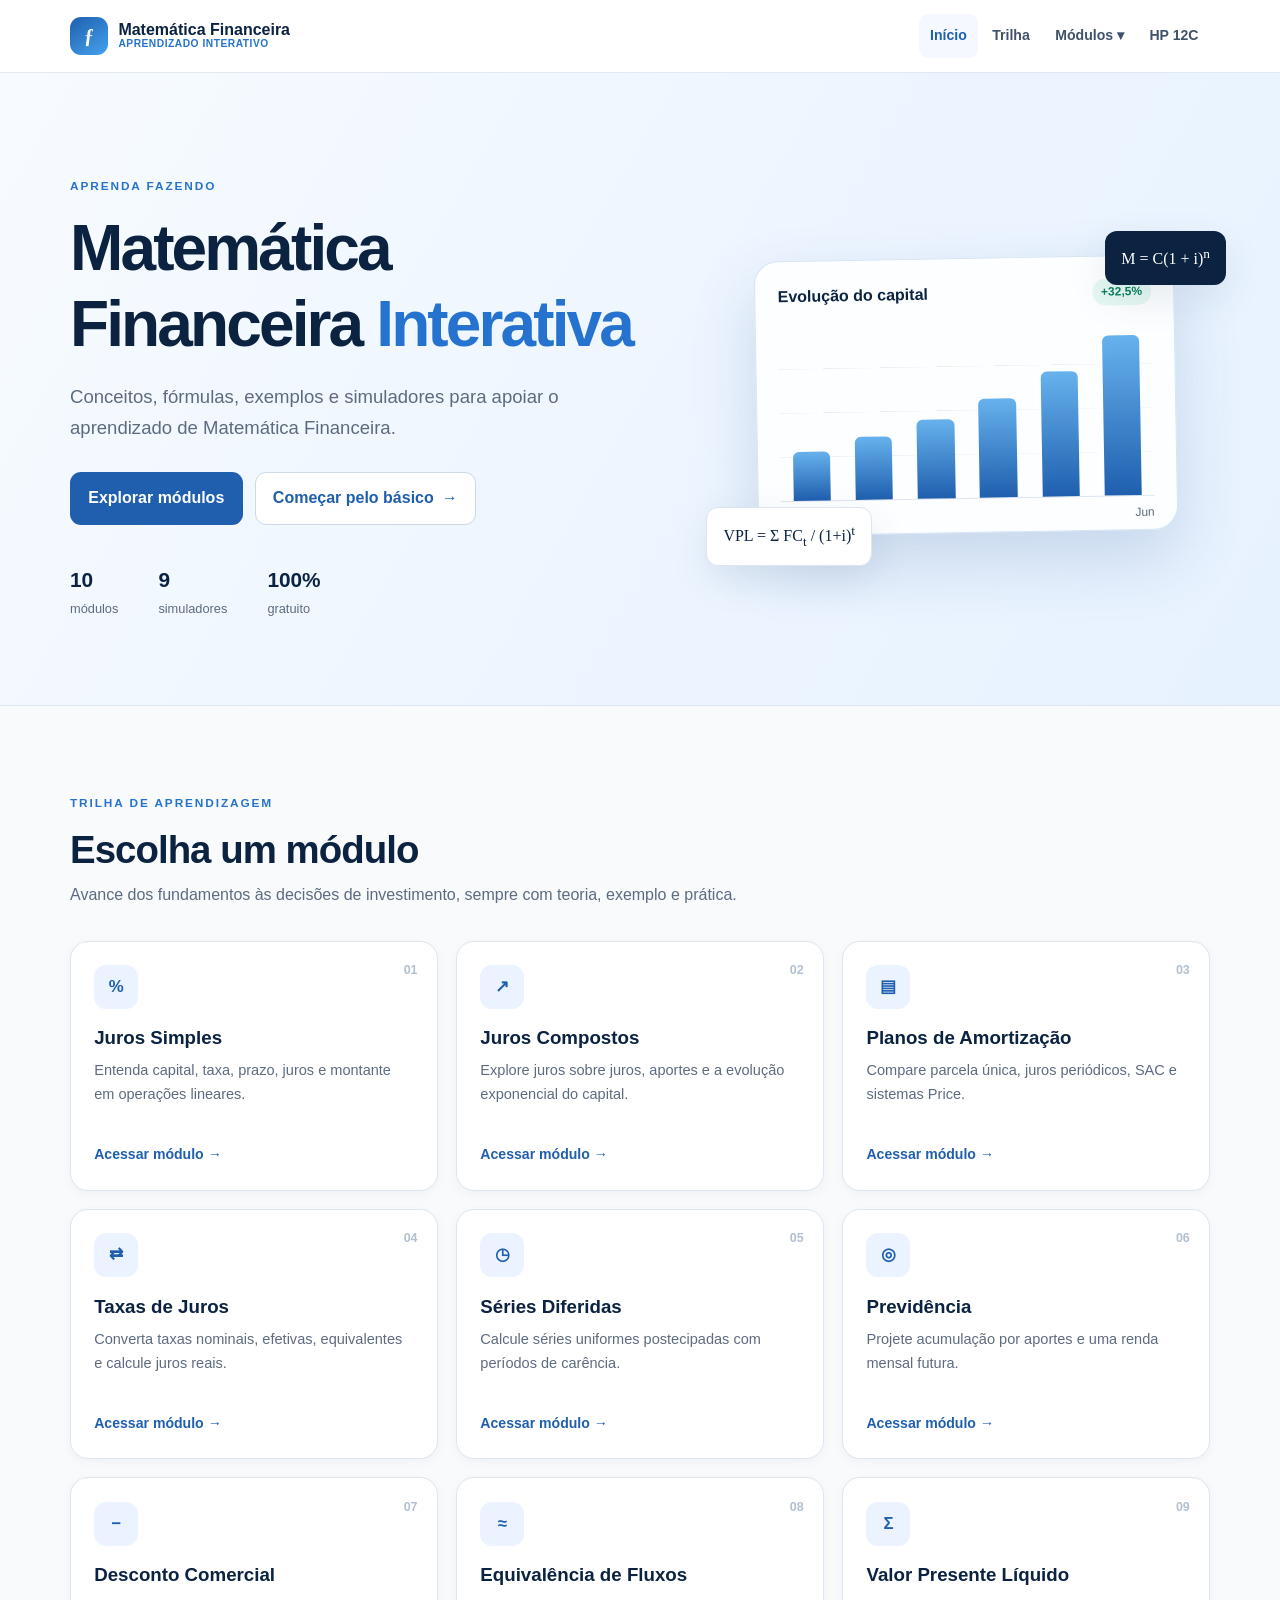
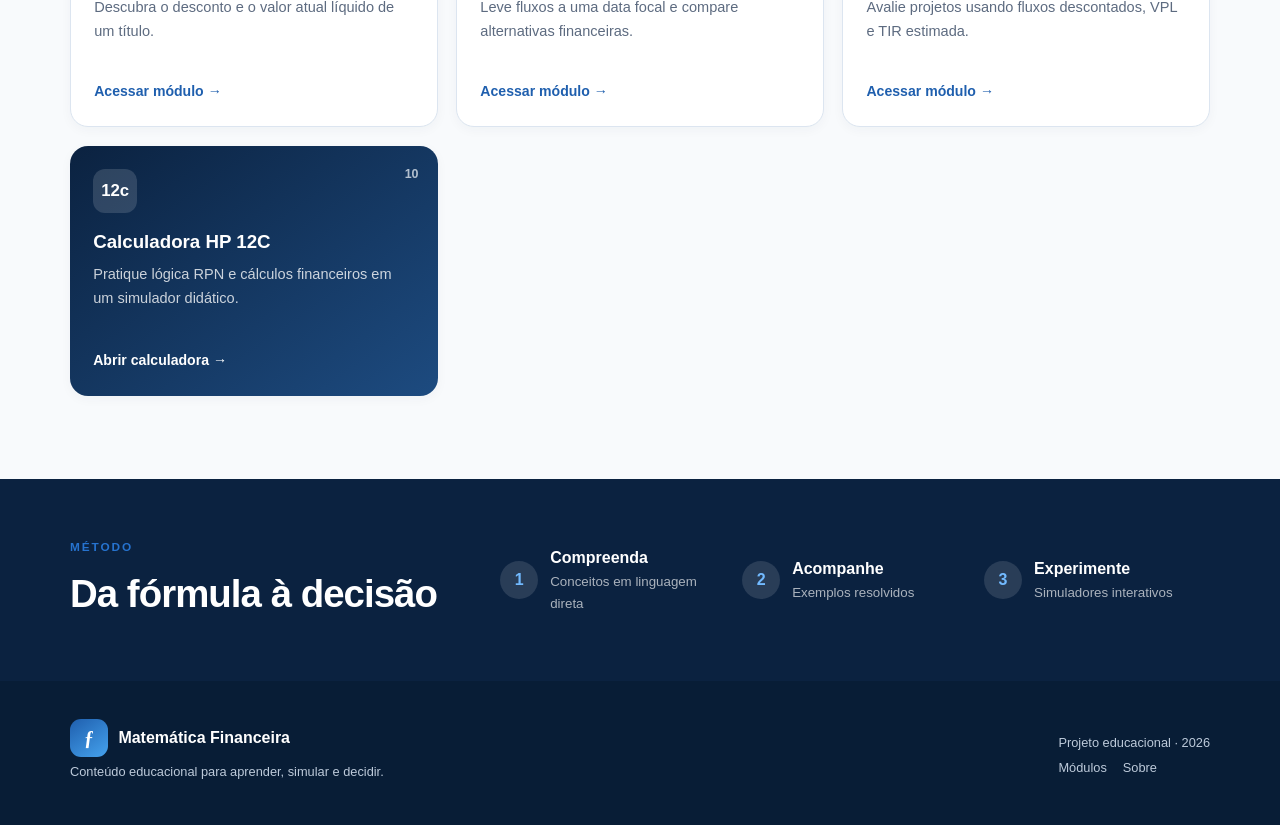
==== index.html @ b6152cb6 "cria portal interativo de matematica financeira" ====
<!doctype html>
<html lang="pt-BR">
<head>
  <meta charset="utf-8">
  <meta name="viewport" content="width=device-width, initial-scale=1">
  <meta name="description" content="Portal educacional com conceitos e simuladores de Matemática Financeira.">
  <title>Matemática Financeira Interativa</title>
  <link rel="stylesheet" href="assets/css/styles.css">
  <script defer src="assets/js/common.js"></script>
</head>
<body data-root="." data-page="home">
  <a class="skip-link" href="#conteudo">Pular para o conteúdo</a>
  <div id="site-header"></div>

  <main id="conteudo">
    <section class="home-hero">
      <div class="container hero-grid">
        <div>
          <span class="eyebrow">Aprenda fazendo</span>
          <h1>Matemática Financeira <span>Interativa</span></h1>
          <p class="lead">Conceitos, fórmulas, exemplos e simuladores para apoiar o aprendizado de Matemática Financeira.</p>
          <div class="button-row">
            <a class="btn btn-primary" href="#modulos">Explorar módulos</a>
            <a class="btn btn-secondary" href="pages/juros-simples.html">Começar pelo básico <span aria-hidden="true">→</span></a>
          </div>
          <div class="hero-stats" aria-label="Resumo do conteúdo">
            <div><strong>10</strong><span>módulos</span></div>
            <div><strong>9</strong><span>simuladores</span></div>
            <div><strong>100%</strong><span>gratuito</span></div>
          </div>
        </div>
        <div class="hero-visual" aria-label="Ilustração de crescimento financeiro">
          <div class="formula-float formula-a">M = C(1 + i)<sup>n</sup></div>
          <div class="chart-card">
            <div class="chart-head"><span>Evolução do capital</span><span class="badge">+32,5%</span></div>
            <div class="chart-bars" aria-hidden="true">
              <i style="height:28%"></i><i style="height:36%"></i><i style="height:45%"></i>
              <i style="height:57%"></i><i style="height:72%"></i><i style="height:92%"></i>
            </div>
            <div class="chart-labels"><span>Jan</span><span>Jun</span></div>
          </div>
          <div class="formula-float formula-b">VPL = Σ FC<sub>t</sub> / (1+i)<sup>t</sup></div>
        </div>
      </div>
    </section>

    <section class="section" id="modulos">
      <div class="container">
        <div class="section-heading">
          <span class="eyebrow">Trilha de aprendizagem</span>
          <h2>Escolha um módulo</h2>
          <p>Avance dos fundamentos às decisões de investimento, sempre com teoria, exemplo e prática.</p>
        </div>
        <div class="module-grid">
          <article class="module-card"><span class="module-number">01</span><div class="module-icon">%</div><h3>Juros Simples</h3><p>Entenda capital, taxa, prazo, juros e montante em operações lineares.</p><a href="pages/juros-simples.html">Acessar módulo <span>→</span></a></article>
          <article class="module-card"><span class="module-number">02</span><div class="module-icon">↗</div><h3>Juros Compostos</h3><p>Explore juros sobre juros, aportes e a evolução exponencial do capital.</p><a href="pages/juros-compostos.html">Acessar módulo <span>→</span></a></article>
          <article class="module-card"><span class="module-number">03</span><div class="module-icon">▤</div><h3>Planos de Amortização</h3><p>Compare parcela única, juros periódicos, SAC e sistemas Price.</p><a href="pages/amortizacao.html">Acessar módulo <span>→</span></a></article>
          <article class="module-card"><span class="module-number">04</span><div class="module-icon">⇄</div><h3>Taxas de Juros</h3><p>Converta taxas nominais, efetivas, equivalentes e calcule juros reais.</p><a href="pages/taxas.html">Acessar módulo <span>→</span></a></article>
          <article class="module-card"><span class="module-number">05</span><div class="module-icon">◷</div><h3>Séries Diferidas</h3><p>Calcule séries uniformes postecipadas com períodos de carência.</p><a href="pages/series-diferidas.html">Acessar módulo <span>→</span></a></article>
          <article class="module-card"><span class="module-number">06</span><div class="module-icon">◎</div><h3>Previdência</h3><p>Projete acumulação por aportes e uma renda mensal futura.</p><a href="pages/previdencia.html">Acessar módulo <span>→</span></a></article>
          <article class="module-card"><span class="module-number">07</span><div class="module-icon">−</div><h3>Desconto Comercial</h3><p>Descubra o desconto e o valor atual líquido de um título.</p><a href="pages/desconto-comercial.html">Acessar módulo <span>→</span></a></article>
          <article class="module-card"><span class="module-number">08</span><div class="module-icon">≈</div><h3>Equivalência de Fluxos</h3><p>Leve fluxos a uma data focal e compare alternativas financeiras.</p><a href="pages/equivalencia-fluxos.html">Acessar módulo <span>→</span></a></article>
          <article class="module-card"><span class="module-number">09</span><div class="module-icon">Σ</div><h3>Valor Presente Líquido</h3><p>Avalie projetos usando fluxos descontados, VPL e TIR estimada.</p><a href="pages/vpl.html">Acessar módulo <span>→</span></a></article>
          <article class="module-card module-card-featured"><span class="module-number">10</span><div class="module-icon">12c</div><h3>Calculadora HP 12C</h3><p>Pratique lógica RPN e cálculos financeiros em um simulador didático.</p><a href="pages/hp12c.html">Abrir calculadora <span>→</span></a></article>
        </div>
      </div>
    </section>

    <section class="learning-strip">
      <div class="container strip-grid">
        <div><span class="eyebrow">Método</span><h2>Da fórmula à decisão</h2></div>
        <ol class="steps">
          <li><span>1</span><div><strong>Compreenda</strong><small>Conceitos em linguagem direta</small></div></li>
          <li><span>2</span><div><strong>Acompanhe</strong><small>Exemplos resolvidos</small></div></li>
          <li><span>3</span><div><strong>Experimente</strong><small>Simuladores interativos</small></div></li>
        </ol>
      </div>
    </section>
  </main>
  <div id="site-footer"></div>
</body>
</html>
---- assets/css/styles.css ----
:root {
  --blue-950:#0b2240; --blue-900:#12335d; --blue-700:#1f5fae; --blue-600:#2673cf;
  --blue-500:#3b82d0; --blue-100:#eaf3ff; --blue-50:#f5f9ff; --ink:#172033;
  --muted:#5d6b80; --line:#dce5f0; --white:#fff; --success:#087f5b; --danger:#c0392b;
  --warning:#a15c00; --shadow:0 14px 38px rgba(31,67,110,.10); --radius:18px;
}
*{box-sizing:border-box}
html{scroll-behavior:smooth}
body{margin:0;background:#f8fafc;color:var(--ink);font-family:Inter,ui-sans-serif,-apple-system,BlinkMacSystemFont,"Segoe UI",sans-serif;line-height:1.65}
button,input,select,textarea{font:inherit}
a{color:inherit}
.container{width:min(1140px,calc(100% - 2rem));margin-inline:auto}
.skip-link{position:fixed;left:1rem;top:-5rem;z-index:1000;background:var(--blue-950);color:#fff;padding:.7rem 1rem;border-radius:8px}
.skip-link:focus{top:1rem}
.site-header{position:sticky;top:0;z-index:100;background:rgba(255,255,255,.96);backdrop-filter:blur(14px);border-bottom:1px solid rgba(220,229,240,.85)}
.nav-wrap{min-height:72px;display:flex;align-items:center;gap:1.5rem}
.brand{display:flex;align-items:center;gap:.65rem;text-decoration:none;font-weight:800;color:var(--blue-950);line-height:1.05;white-space:nowrap}
.brand-mark{display:grid;place-items:center;width:38px;height:38px;border-radius:11px;background:linear-gradient(145deg,var(--blue-700),#45a2ed);color:#fff;font-family:Georgia,serif;font-size:1.25rem}
.brand small{display:block;color:var(--blue-600);font-weight:600;font-size:.64rem;letter-spacing:.05em}
.main-nav{display:flex;align-items:center;gap:.15rem;margin-left:auto}
.main-nav a,.nav-dropdown>button{border:0;background:none;text-decoration:none;padding:.62rem .72rem;border-radius:9px;color:#40516a;font-weight:600;font-size:.88rem;cursor:pointer}
.main-nav a:hover,.main-nav a[aria-current="page"],.nav-dropdown>button:hover{background:var(--blue-50);color:var(--blue-700)}
.nav-dropdown{position:relative}
.dropdown-menu{display:none;position:absolute;right:0;top:calc(100% + .4rem);width:290px;padding:.5rem;background:#fff;border:1px solid var(--line);border-radius:14px;box-shadow:var(--shadow)}
.nav-dropdown.open .dropdown-menu{display:grid}
.dropdown-menu a{padding:.55rem .7rem}
.nav-toggle{display:none;margin-left:auto;border:1px solid var(--line);background:#fff;border-radius:10px;padding:.45rem .65rem;font-size:1.2rem}
.home-hero{overflow:hidden;background:linear-gradient(120deg,#f7fbff 0%,#edf5ff 55%,#e7f2ff 100%);padding:6.2rem 0 5.4rem;border-bottom:1px solid var(--line)}
.hero-grid{display:grid;grid-template-columns:1.08fr .92fr;gap:5rem;align-items:center}
.eyebrow{display:inline-block;color:var(--blue-600);font-size:.74rem;letter-spacing:.16em;text-transform:uppercase;font-weight:800;margin-bottom:.7rem}
h1,h2,h3{color:var(--blue-950);line-height:1.18}
h1{font-size:clamp(2.5rem,5vw,4.4rem);letter-spacing:-.045em;margin:.2rem 0 1.25rem}
h1 span{color:var(--blue-600)}
h2{font-size:clamp(1.8rem,3vw,2.6rem);letter-spacing:-.025em;margin:.1rem 0 .65rem}
h3{margin:.25rem 0 .55rem}
.lead{font-size:1.16rem;color:var(--muted);max-width:650px}
.button-row{display:flex;gap:.75rem;flex-wrap:wrap;margin-top:1.8rem}
.btn{display:inline-flex;align-items:center;justify-content:center;gap:.5rem;border:1px solid transparent;border-radius:11px;padding:.76rem 1.08rem;font-weight:750;text-decoration:none;cursor:pointer;transition:.18s ease}
.btn:hover{transform:translateY(-1px);box-shadow:0 8px 20px rgba(22,71,128,.14)}
.btn:focus-visible,input:focus-visible,select:focus-visible,textarea:focus-visible,button:focus-visible,a:focus-visible{outline:3px solid rgba(38,115,207,.28);outline-offset:2px}
.btn-primary{background:var(--blue-700);color:#fff}.btn-primary:hover{background:var(--blue-900)}
.btn-secondary{background:#fff;color:var(--blue-700);border-color:#cbd9e9}
.btn-ghost{color:var(--blue-700);background:transparent;border-color:var(--line)}
.btn-danger{color:var(--danger);background:#fff;border-color:#efc9c5}
.hero-stats{display:flex;gap:2.5rem;margin-top:2.4rem}
.hero-stats div{display:grid}.hero-stats strong{color:var(--blue-950);font-size:1.3rem}.hero-stats span{color:var(--muted);font-size:.8rem}
.hero-visual{position:relative;min-height:360px;display:grid;place-items:center}
.chart-card{width:min(420px,92%);height:275px;background:rgba(255,255,255,.9);padding:1.4rem;border:1px solid #d7e5f5;border-radius:24px;box-shadow:0 28px 65px rgba(32,84,145,.18);transform:rotate(-1deg)}
.chart-head{display:flex;justify-content:space-between;font-weight:700;color:var(--blue-950)}
.badge{color:var(--success);background:#e7f8f2;border-radius:99px;padding:.2rem .55rem;font-size:.75rem}
.chart-bars{height:175px;display:flex;align-items:end;justify-content:space-around;border-bottom:1px solid var(--line);margin-top:1rem;background:repeating-linear-gradient(to top,transparent 0,transparent 43px,#e8eef5 44px)}
.chart-bars i{display:block;width:10%;background:linear-gradient(to top,var(--blue-700),#67b2ed);border-radius:6px 6px 0 0}
.chart-labels{display:flex;justify-content:space-between;color:var(--muted);font-size:.75rem;margin-top:.45rem}
.formula-float{position:absolute;z-index:2;background:var(--blue-950);color:#fff;padding:.75rem 1rem;border-radius:12px;box-shadow:var(--shadow);font-family:Georgia,serif}
.formula-a{right:-1rem;top:1rem}.formula-b{left:-1rem;bottom:.6rem;background:#fff;color:var(--blue-950);border:1px solid var(--line)}
.section{padding:5.2rem 0}
.section-heading{max-width:690px;margin-bottom:2rem}.section-heading>p{color:var(--muted);margin-top:.4rem}
.module-grid{display:grid;grid-template-columns:repeat(3,1fr);gap:1.15rem}
.module-card{position:relative;background:#fff;border:1px solid var(--line);border-radius:var(--radius);padding:1.45rem;box-shadow:0 3px 12px rgba(20,48,81,.04);transition:.2s ease;min-height:250px;display:flex;flex-direction:column}
.module-card:hover{transform:translateY(-4px);border-color:#b9d1ed;box-shadow:var(--shadow)}
.module-number{position:absolute;right:1.2rem;top:1.15rem;color:#b3c0cf;font-size:.78rem;font-weight:800}
.module-icon{display:grid;place-items:center;width:44px;height:44px;border-radius:12px;background:var(--blue-100);color:var(--blue-700);font-weight:800;font-size:1.05rem;margin-bottom:.9rem}
.module-card p{color:var(--muted);font-size:.91rem;margin:0 0 1.2rem}
.module-card a{margin-top:auto;text-decoration:none;color:var(--blue-700);font-size:.88rem;font-weight:750}
.module-card a span{transition:.15s}.module-card:hover a span{margin-left:.3rem}
.module-card-featured{background:linear-gradient(145deg,var(--blue-950),#1d4b80);border:0}.module-card-featured h3,.module-card-featured p,.module-card-featured a{color:#fff}.module-card-featured p{opacity:.78}.module-card-featured .module-icon{background:rgba(255,255,255,.14);color:#fff}
.learning-strip{background:var(--blue-950);color:#fff;padding:3.4rem 0}.learning-strip h2{color:#fff}.strip-grid{display:grid;grid-template-columns:.7fr 1.3fr;gap:3rem;align-items:center}
.steps{display:grid;grid-template-columns:repeat(3,1fr);gap:1rem;padding:0;margin:0;list-style:none}
.steps li{display:flex;align-items:center;gap:.75rem}.steps li>span{display:grid;place-items:center;flex:0 0 38px;height:38px;border-radius:50%;background:rgba(255,255,255,.12);color:#72baff;font-weight:800}.steps div{display:grid}.steps small{opacity:.65}
.page-hero{background:linear-gradient(120deg,var(--blue-950),#1b4e84);color:#fff;padding:3.4rem 0 3rem}
.breadcrumbs{font-size:.78rem;opacity:.7;margin-bottom:1.2rem}.breadcrumbs a{text-decoration:none}.breadcrumbs span{margin:0 .45rem}
.page-hero h1{color:#fff;font-size:clamp(2.2rem,4vw,3.35rem);margin:.2rem 0 .85rem;letter-spacing:-.035em}
.page-hero p{max-width:760px;color:#d5e4f4;font-size:1.05rem}
.objective{display:flex;gap:.75rem;align-items:flex-start;margin-top:1.4rem;padding:1rem 1.1rem;border-radius:13px;background:rgba(255,255,255,.1);max-width:850px;font-size:.9rem}.objective strong{color:#7ec0ff;white-space:nowrap}
.lesson-layout{display:grid;grid-template-columns:minmax(0,1fr) 260px;gap:2.5rem;align-items:start}
.lesson-content{min-width:0}.lesson-content>section{scroll-margin-top:96px;margin-bottom:3.8rem}
.lesson-content h2{font-size:1.75rem;border-bottom:1px solid var(--line);padding-bottom:.65rem}
.lesson-content p,.lesson-content li{color:#46566d}
.lesson-content strong{color:var(--ink)}
.side-index{position:sticky;top:96px;background:#fff;border:1px solid var(--line);border-radius:15px;padding:1rem}
.side-index strong{display:block;color:var(--blue-950);font-size:.82rem;margin-bottom:.55rem}.side-index a{display:block;text-decoration:none;color:var(--muted);font-size:.83rem;padding:.35rem .45rem;border-left:2px solid var(--line)}.side-index a:hover{color:var(--blue-700);border-left-color:var(--blue-600)}
.formula-box{background:linear-gradient(120deg,#eef6ff,#f8fbff);border-left:4px solid var(--blue-600);border-radius:0 14px 14px 0;padding:1.3rem 1.5rem;margin:1.2rem 0}
.formula{font-family:Cambria,Georgia,serif;color:var(--blue-950);font-size:1.45rem;text-align:center;margin:.6rem 0}
.formula-legend{font-size:.86rem;color:var(--muted);display:flex;gap:1rem;justify-content:center;flex-wrap:wrap}
.callout{display:flex;gap:.8rem;background:#fff9e8;border:1px solid #f0dfa9;border-radius:13px;padding:1rem 1.1rem;margin:1.2rem 0}.callout.info{background:#edf7ff;border-color:#c6e2f7}.callout strong{color:var(--warning)}
.worked-example{background:#fff;border:1px solid var(--line);border-radius:16px;padding:1.4rem;box-shadow:0 4px 16px rgba(29,58,92,.05)}
.worked-example h3{font-size:1rem;color:var(--blue-700)}.calculation{font-family:Cambria,Georgia,serif;background:#f5f7fa;padding:.85rem;border-radius:9px;color:var(--blue-950)}
.simulator{background:#fff;border:1px solid #cfddeb;border-radius:20px;box-shadow:var(--shadow);overflow:hidden}
.simulator-head{padding:1.4rem 1.5rem;background:var(--blue-950);color:#fff}.simulator-head h3{color:#fff;margin:0}.simulator-head p{color:#c6d7ea;margin:.3rem 0 0;font-size:.9rem}
.simulator-body{padding:1.5rem}
.form-grid{display:grid;grid-template-columns:repeat(2,minmax(0,1fr));gap:1rem}
.form-grid.cols-3{grid-template-columns:repeat(3,minmax(0,1fr))}
.field{display:grid;gap:.35rem}.field.full{grid-column:1/-1}.field label,.field>span{font-size:.82rem;font-weight:700;color:#394b63}
.field input,.field select,.field textarea{width:100%;border:1px solid #cbd7e5;border-radius:9px;padding:.7rem .8rem;background:#fff;color:var(--ink)}
.field input:focus,.field select:focus,.field textarea:focus{border-color:var(--blue-600)}
.field small{font-size:.74rem;color:var(--muted)}
.form-actions{grid-column:1/-1;display:flex;gap:.7rem;align-items:center;margin-top:.25rem}
.error-message{color:var(--danger);font-size:.85rem;font-weight:600;min-height:1.3em}
.result-area{margin-top:1.4rem}.result-area:empty{display:none}
.result-grid{display:grid;grid-template-columns:repeat(3,1fr);gap:.75rem}
.result-card{background:var(--blue-50);border:1px solid #d9e7f6;border-radius:12px;padding:.9rem}.result-card span{display:block;color:var(--muted);font-size:.72rem;text-transform:uppercase;letter-spacing:.06em}.result-card strong{display:block;color:var(--blue-950);font-size:1.1rem;margin-top:.2rem}
.result-card.success{background:#eaf8f3;border-color:#c3e9db}.result-card.danger{background:#fff0ef;border-color:#efcfcb}
.table-wrap{overflow-x:auto;margin-top:1rem;border:1px solid var(--line);border-radius:10px}
table{width:100%;border-collapse:collapse;min-width:610px;background:#fff;font-size:.83rem}th,td{padding:.62rem .7rem;border-bottom:1px solid #e7edf4;text-align:right;white-space:nowrap}th{background:#f3f7fb;color:#43536a;font-size:.73rem;text-transform:uppercase;letter-spacing:.04em}th:first-child,td:first-child{text-align:left}tbody tr:hover{background:#fafcff}
.comparison-bars{display:grid;gap:.75rem;margin-top:1rem}.bar-row{display:grid;grid-template-columns:125px 1fr 120px;gap:.75rem;align-items:center;font-size:.8rem}.bar-track{height:10px;border-radius:99px;background:#e3ebf4;overflow:hidden}.bar-fill{height:100%;background:var(--blue-600);border-radius:99px}
.dynamic-list{display:grid;gap:.65rem}.dynamic-row{display:grid;grid-template-columns:1fr 1fr auto;gap:.55rem;align-items:end}.dynamic-row .btn{padding:.58rem .75rem}
.flow-columns{display:grid;grid-template-columns:1fr 1fr;gap:1rem}.flow-box{border:1px solid var(--line);padding:1rem;border-radius:12px}.flow-box h4{margin:0 0 .7rem;color:var(--blue-950)}
.exercises{display:grid;gap:.75rem;counter-reset:exercise}.exercise{position:relative;background:#fff;border:1px solid var(--line);border-radius:12px;padding:1rem 1rem 1rem 3.4rem}.exercise:before{counter-increment:exercise;content:counter(exercise);position:absolute;left:1rem;top:1rem;display:grid;place-items:center;width:27px;height:27px;border-radius:50%;background:var(--blue-100);color:var(--blue-700);font-weight:800}.exercise p{margin:0}
.topic-nav{display:grid;grid-template-columns:1fr auto 1fr;align-items:center;gap:.75rem;border-top:1px solid var(--line);padding-top:1.5rem}.topic-nav a{text-decoration:none;color:var(--blue-700);font-weight:700;font-size:.85rem}.topic-nav a:last-child{text-align:right}
.site-footer{background:#081d36;color:#bdcada;padding:2.4rem 0}.footer-grid{display:flex;justify-content:space-between;gap:2rem;align-items:center}.footer-grid p{font-size:.8rem;margin:.25rem 0}.footer-links{display:flex;gap:1rem}.footer-links a{font-size:.8rem;text-decoration:none}
.plan-tabs{display:flex;gap:.4rem;flex-wrap:wrap;margin:1.2rem 0}.plan-tabs button{border:1px solid var(--line);background:#fff;color:var(--blue-700);padding:.5rem .75rem;border-radius:8px;font-weight:700;cursor:pointer}.plan-tabs button.active{background:var(--blue-700);color:#fff;border-color:var(--blue-700)}
.hp-shell{background:#292a2d;border:8px solid #1e1f22;border-radius:22px;padding:1.2rem;max-width:690px;margin:auto;box-shadow:0 20px 50px rgba(0,0,0,.25)}
.hp-brand{display:flex;justify-content:space-between;color:#d8d8d8;margin-bottom:.7rem;font-weight:800}.hp-brand span:last-child{color:#dbb544}
.hp-display{background:#cbd2aa;border:5px inset #7d8466;border-radius:7px;padding:.55rem .7rem;text-align:right;font-family:"Courier New",monospace;font-size:2rem;color:#182016;min-height:64px;overflow:hidden}
.hp-status{font-size:.68rem;min-height:1rem;text-align:left}
.hp-registers{display:grid;grid-template-columns:repeat(5,1fr);gap:.35rem;margin:.75rem 0;color:#fff;font-size:.7rem}.hp-registers div{background:#191a1c;border-radius:5px;padding:.35rem;text-align:center}.hp-registers strong{display:block;color:#e5c65e;overflow:hidden}
.hp-keys{display:grid;grid-template-columns:repeat(10,1fr);gap:.48rem}.hp-key{min-height:43px;border:0;border-radius:6px;background:#e9e9e5;color:#161616;box-shadow:0 3px 0 #92928f;font-weight:800;cursor:pointer}.hp-key:active{transform:translateY(2px);box-shadow:0 1px 0 #777}.hp-key.dark{background:#3f4145;color:#fff;box-shadow:0 3px 0 #111}.hp-key.gold{background:#d8b443}.hp-key.blue{background:#5b95b7;color:#fff}.hp-key.wide{grid-column:span 2}.hp-key small{display:block;font-size:.55rem}
.hp-help{font-size:.78rem;color:var(--muted);margin-top:.7rem;text-align:center}
@media(max-width:960px){.main-nav{display:none;position:absolute;left:1rem;right:1rem;top:68px;background:#fff;border:1px solid var(--line);border-radius:12px;padding:.6rem;box-shadow:var(--shadow);align-items:stretch;flex-direction:column}.main-nav.open{display:flex}.nav-toggle{display:block}.nav-dropdown>button{text-align:left;width:100%}.dropdown-menu{position:static;width:auto;box-shadow:none;margin-top:.3rem}.hero-grid{grid-template-columns:1fr;gap:3rem}.hero-visual{min-height:300px}.module-grid{grid-template-columns:repeat(2,1fr)}.lesson-layout{grid-template-columns:1fr}.side-index{display:none}.strip-grid{grid-template-columns:1fr}.steps{margin-top:.5rem}}
@media(max-width:680px){.home-hero{padding:4rem 0}.hero-visual{display:none}.hero-stats{gap:1.4rem}.module-grid{grid-template-columns:1fr}.section{padding:3.6rem 0}.steps{grid-template-columns:1fr}.form-grid,.form-grid.cols-3,.result-grid,.flow-columns{grid-template-columns:1fr}.dynamic-row{grid-template-columns:1fr 1fr}.dynamic-row .btn{grid-column:1/-1}.topic-nav{grid-template-columns:1fr 1fr}.topic-nav .home-link{grid-column:1/-1;grid-row:1;text-align:center}.bar-row{grid-template-columns:95px 1fr}.bar-row strong{grid-column:2}.footer-grid{align-items:flex-start;flex-direction:column}.hp-shell{padding:.7rem}.hp-keys{grid-template-columns:repeat(5,1fr)}.hp-registers{grid-template-columns:repeat(5,1fr)}.formula-a,.formula-b{display:none}}
@media(prefers-reduced-motion:reduce){*{scroll-behavior:auto!important;transition:none!important}}
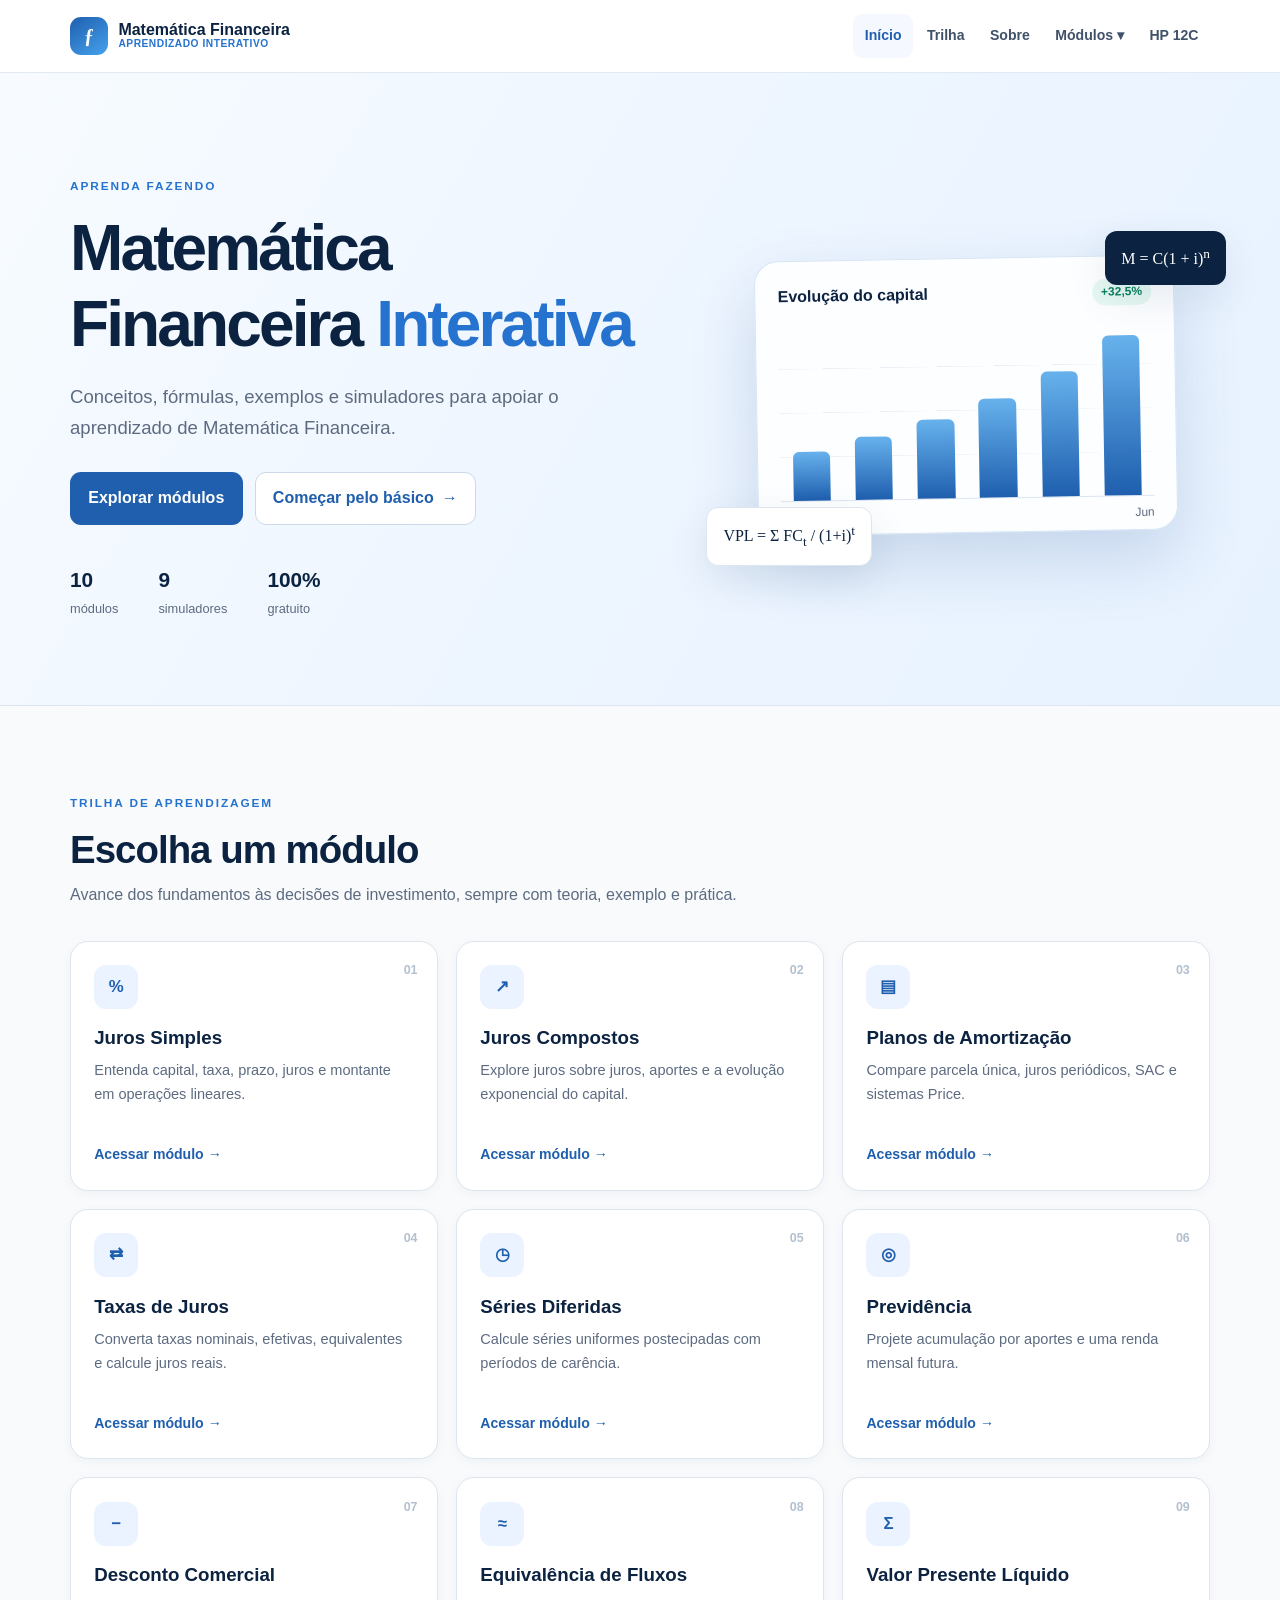
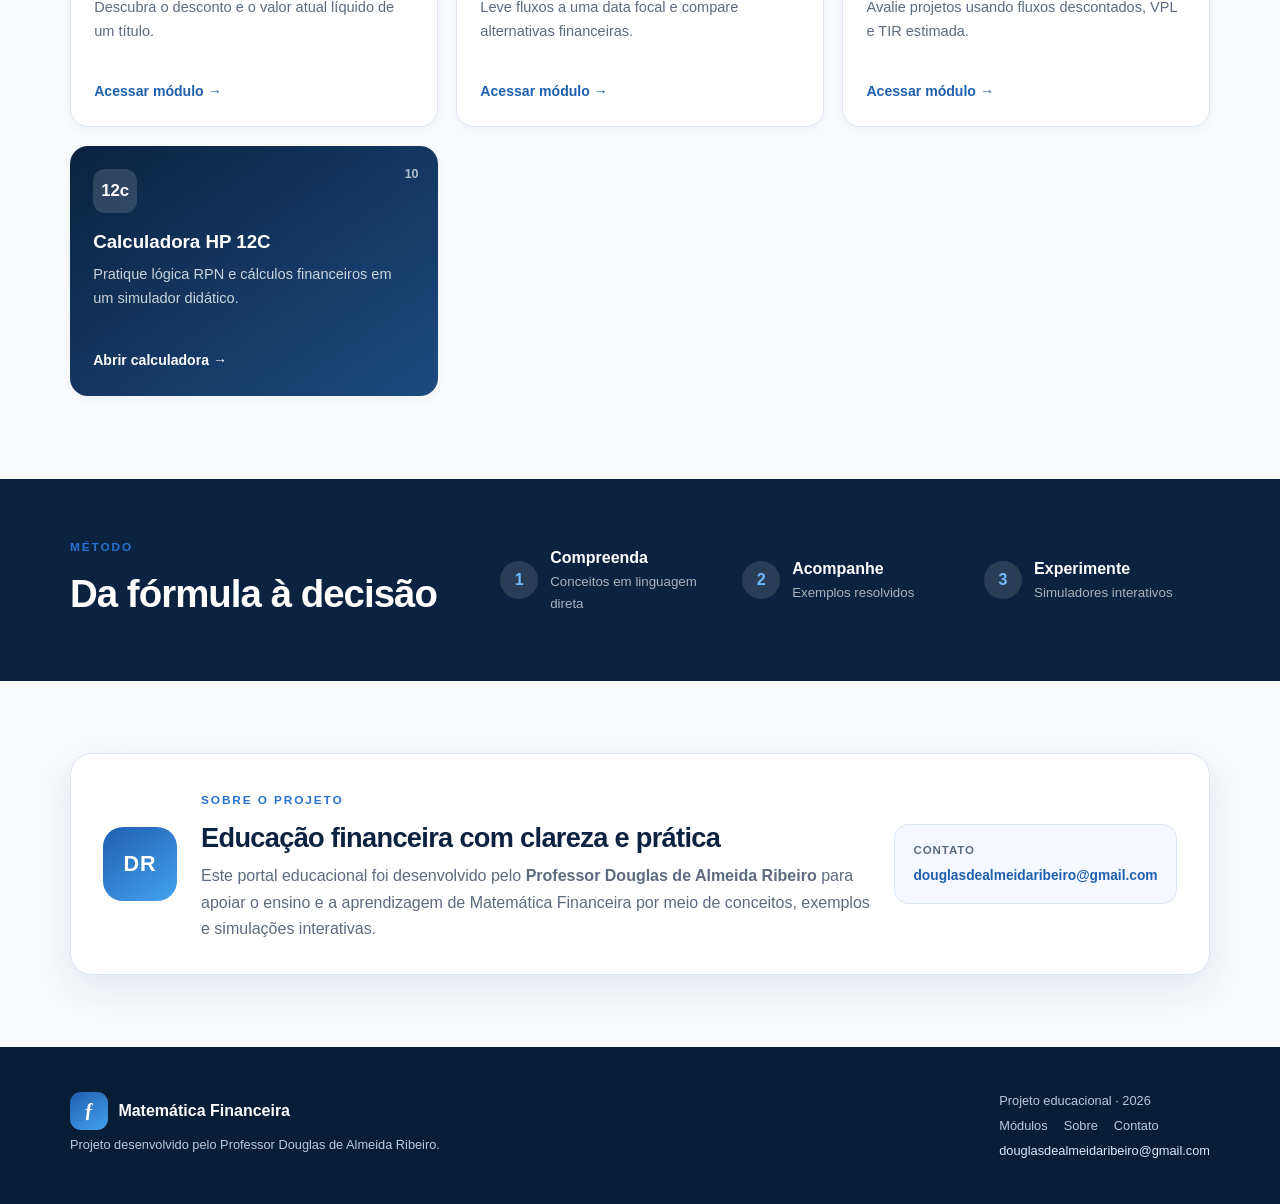
==== commit a575243b: "adiciona autoria e contato ao portal" ====
--- a/index.html
+++ b/index.html
@@ -76,6 +76,21 @@
         </ol>
       </div>
     </section>
+
+    <section class="about-section" id="sobre">
+      <div class="container about-card">
+        <div class="about-mark" aria-hidden="true">DR</div>
+        <div class="about-copy">
+          <span class="eyebrow">Sobre o projeto</span>
+          <h2>Educação financeira com clareza e prática</h2>
+          <p>Este portal educacional foi desenvolvido pelo <strong>Professor Douglas de Almeida Ribeiro</strong> para apoiar o ensino e a aprendizagem de Matemática Financeira por meio de conceitos, exemplos e simulações interativas.</p>
+        </div>
+        <div class="about-contact">
+          <span>Contato</span>
+          <a href="mailto:douglasdealmeidaribeiro@gmail.com">douglasdealmeidaribeiro@gmail.com</a>
+        </div>
+      </div>
+    </section>
   </main>
   <div id="site-footer"></div>
 </body>
--- a/assets/css/styles.css
+++ b/assets/css/styles.css
@@ -67,6 +67,7 @@
 .learning-strip{background:var(--blue-950);color:#fff;padding:3.4rem 0}.learning-strip h2{color:#fff}.strip-grid{display:grid;grid-template-columns:.7fr 1.3fr;gap:3rem;align-items:center}
 .steps{display:grid;grid-template-columns:repeat(3,1fr);gap:1rem;padding:0;margin:0;list-style:none}
 .steps li{display:flex;align-items:center;gap:.75rem}.steps li>span{display:grid;place-items:center;flex:0 0 38px;height:38px;border-radius:50%;background:rgba(255,255,255,.12);color:#72baff;font-weight:800}.steps div{display:grid}.steps small{opacity:.65}
+.about-section{padding:4.5rem 0;background:#f8fafc;scroll-margin-top:80px}.about-card{display:grid;grid-template-columns:auto minmax(0,1fr) auto;gap:1.5rem;align-items:center;background:#fff;border:1px solid var(--line);border-radius:22px;padding:2rem;box-shadow:var(--shadow)}.about-mark{display:grid;place-items:center;width:74px;height:74px;border-radius:20px;background:linear-gradient(145deg,var(--blue-700),#45a2ed);color:#fff;font-size:1.35rem;font-weight:850;letter-spacing:.04em}.about-copy h2{font-size:1.7rem;margin:0 0 .6rem}.about-copy p{color:var(--muted);margin:0;max-width:700px}.about-contact{display:grid;gap:.3rem;background:var(--blue-50);border:1px solid #d9e7f6;border-radius:14px;padding:1rem 1.15rem}.about-contact span{color:var(--muted);font-size:.72rem;text-transform:uppercase;letter-spacing:.08em;font-weight:800}.about-contact a{color:var(--blue-700);font-size:.86rem;font-weight:750;text-decoration:none;overflow-wrap:anywhere}.about-contact a:hover{text-decoration:underline}
 .page-hero{background:linear-gradient(120deg,var(--blue-950),#1b4e84);color:#fff;padding:3.4rem 0 3rem}
 .breadcrumbs{font-size:.78rem;opacity:.7;margin-bottom:1.2rem}.breadcrumbs a{text-decoration:none}.breadcrumbs span{margin:0 .45rem}
 .page-hero h1{color:#fff;font-size:clamp(2.2rem,4vw,3.35rem);margin:.2rem 0 .85rem;letter-spacing:-.035em}
@@ -107,7 +108,7 @@
 .flow-columns{display:grid;grid-template-columns:1fr 1fr;gap:1rem}.flow-box{border:1px solid var(--line);padding:1rem;border-radius:12px}.flow-box h4{margin:0 0 .7rem;color:var(--blue-950)}
 .exercises{display:grid;gap:.75rem;counter-reset:exercise}.exercise{position:relative;background:#fff;border:1px solid var(--line);border-radius:12px;padding:1rem 1rem 1rem 3.4rem}.exercise:before{counter-increment:exercise;content:counter(exercise);position:absolute;left:1rem;top:1rem;display:grid;place-items:center;width:27px;height:27px;border-radius:50%;background:var(--blue-100);color:var(--blue-700);font-weight:800}.exercise p{margin:0}
 .topic-nav{display:grid;grid-template-columns:1fr auto 1fr;align-items:center;gap:.75rem;border-top:1px solid var(--line);padding-top:1.5rem}.topic-nav a{text-decoration:none;color:var(--blue-700);font-weight:700;font-size:.85rem}.topic-nav a:last-child{text-align:right}
-.site-footer{background:#081d36;color:#bdcada;padding:2.4rem 0}.footer-grid{display:flex;justify-content:space-between;gap:2rem;align-items:center}.footer-grid p{font-size:.8rem;margin:.25rem 0}.footer-links{display:flex;gap:1rem}.footer-links a{font-size:.8rem;text-decoration:none}
+.site-footer{background:#081d36;color:#bdcada;padding:2.4rem 0}.footer-grid{display:flex;justify-content:space-between;gap:2rem;align-items:center}.footer-grid p{font-size:.8rem;margin:.25rem 0}.footer-links{display:flex;gap:1rem;flex-wrap:wrap}.footer-links a{font-size:.8rem;text-decoration:none}.footer-email{color:#dbeaff;text-decoration:none}.footer-email:hover{text-decoration:underline}
 .plan-tabs{display:flex;gap:.4rem;flex-wrap:wrap;margin:1.2rem 0}.plan-tabs button{border:1px solid var(--line);background:#fff;color:var(--blue-700);padding:.5rem .75rem;border-radius:8px;font-weight:700;cursor:pointer}.plan-tabs button.active{background:var(--blue-700);color:#fff;border-color:var(--blue-700)}
 .hp-shell{background:#292a2d;border:8px solid #1e1f22;border-radius:22px;padding:1.2rem;max-width:690px;margin:auto;box-shadow:0 20px 50px rgba(0,0,0,.25)}
 .hp-brand{display:flex;justify-content:space-between;color:#d8d8d8;margin-bottom:.7rem;font-weight:800}.hp-brand span:last-child{color:#dbb544}
@@ -117,5 +118,5 @@
 .hp-keys{display:grid;grid-template-columns:repeat(10,1fr);gap:.48rem}.hp-key{min-height:43px;border:0;border-radius:6px;background:#e9e9e5;color:#161616;box-shadow:0 3px 0 #92928f;font-weight:800;cursor:pointer}.hp-key:active{transform:translateY(2px);box-shadow:0 1px 0 #777}.hp-key.dark{background:#3f4145;color:#fff;box-shadow:0 3px 0 #111}.hp-key.gold{background:#d8b443}.hp-key.blue{background:#5b95b7;color:#fff}.hp-key.wide{grid-column:span 2}.hp-key small{display:block;font-size:.55rem}
 .hp-help{font-size:.78rem;color:var(--muted);margin-top:.7rem;text-align:center}
 @media(max-width:960px){.main-nav{display:none;position:absolute;left:1rem;right:1rem;top:68px;background:#fff;border:1px solid var(--line);border-radius:12px;padding:.6rem;box-shadow:var(--shadow);align-items:stretch;flex-direction:column}.main-nav.open{display:flex}.nav-toggle{display:block}.nav-dropdown>button{text-align:left;width:100%}.dropdown-menu{position:static;width:auto;box-shadow:none;margin-top:.3rem}.hero-grid{grid-template-columns:1fr;gap:3rem}.hero-visual{min-height:300px}.module-grid{grid-template-columns:repeat(2,1fr)}.lesson-layout{grid-template-columns:1fr}.side-index{display:none}.strip-grid{grid-template-columns:1fr}.steps{margin-top:.5rem}}
-@media(max-width:680px){.home-hero{padding:4rem 0}.hero-visual{display:none}.hero-stats{gap:1.4rem}.module-grid{grid-template-columns:1fr}.section{padding:3.6rem 0}.steps{grid-template-columns:1fr}.form-grid,.form-grid.cols-3,.result-grid,.flow-columns{grid-template-columns:1fr}.dynamic-row{grid-template-columns:1fr 1fr}.dynamic-row .btn{grid-column:1/-1}.topic-nav{grid-template-columns:1fr 1fr}.topic-nav .home-link{grid-column:1/-1;grid-row:1;text-align:center}.bar-row{grid-template-columns:95px 1fr}.bar-row strong{grid-column:2}.footer-grid{align-items:flex-start;flex-direction:column}.hp-shell{padding:.7rem}.hp-keys{grid-template-columns:repeat(5,1fr)}.hp-registers{grid-template-columns:repeat(5,1fr)}.formula-a,.formula-b{display:none}}
+@media(max-width:680px){.home-hero{padding:4rem 0}.hero-visual{display:none}.hero-stats{gap:1.4rem}.module-grid{grid-template-columns:1fr}.section{padding:3.6rem 0}.steps{grid-template-columns:1fr}.about-card{grid-template-columns:1fr}.about-mark{width:60px;height:60px}.form-grid,.form-grid.cols-3,.result-grid,.flow-columns{grid-template-columns:1fr}.dynamic-row{grid-template-columns:1fr 1fr}.dynamic-row .btn{grid-column:1/-1}.topic-nav{grid-template-columns:1fr 1fr}.topic-nav .home-link{grid-column:1/-1;grid-row:1;text-align:center}.bar-row{grid-template-columns:95px 1fr}.bar-row strong{grid-column:2}.footer-grid{align-items:flex-start;flex-direction:column}.hp-shell{padding:.7rem}.hp-keys{grid-template-columns:repeat(5,1fr)}.hp-registers{grid-template-columns:repeat(5,1fr)}.formula-a,.formula-b{display:none}}
 @media(prefers-reduced-motion:reduce){*{scroll-behavior:auto!important;transition:none!important}}
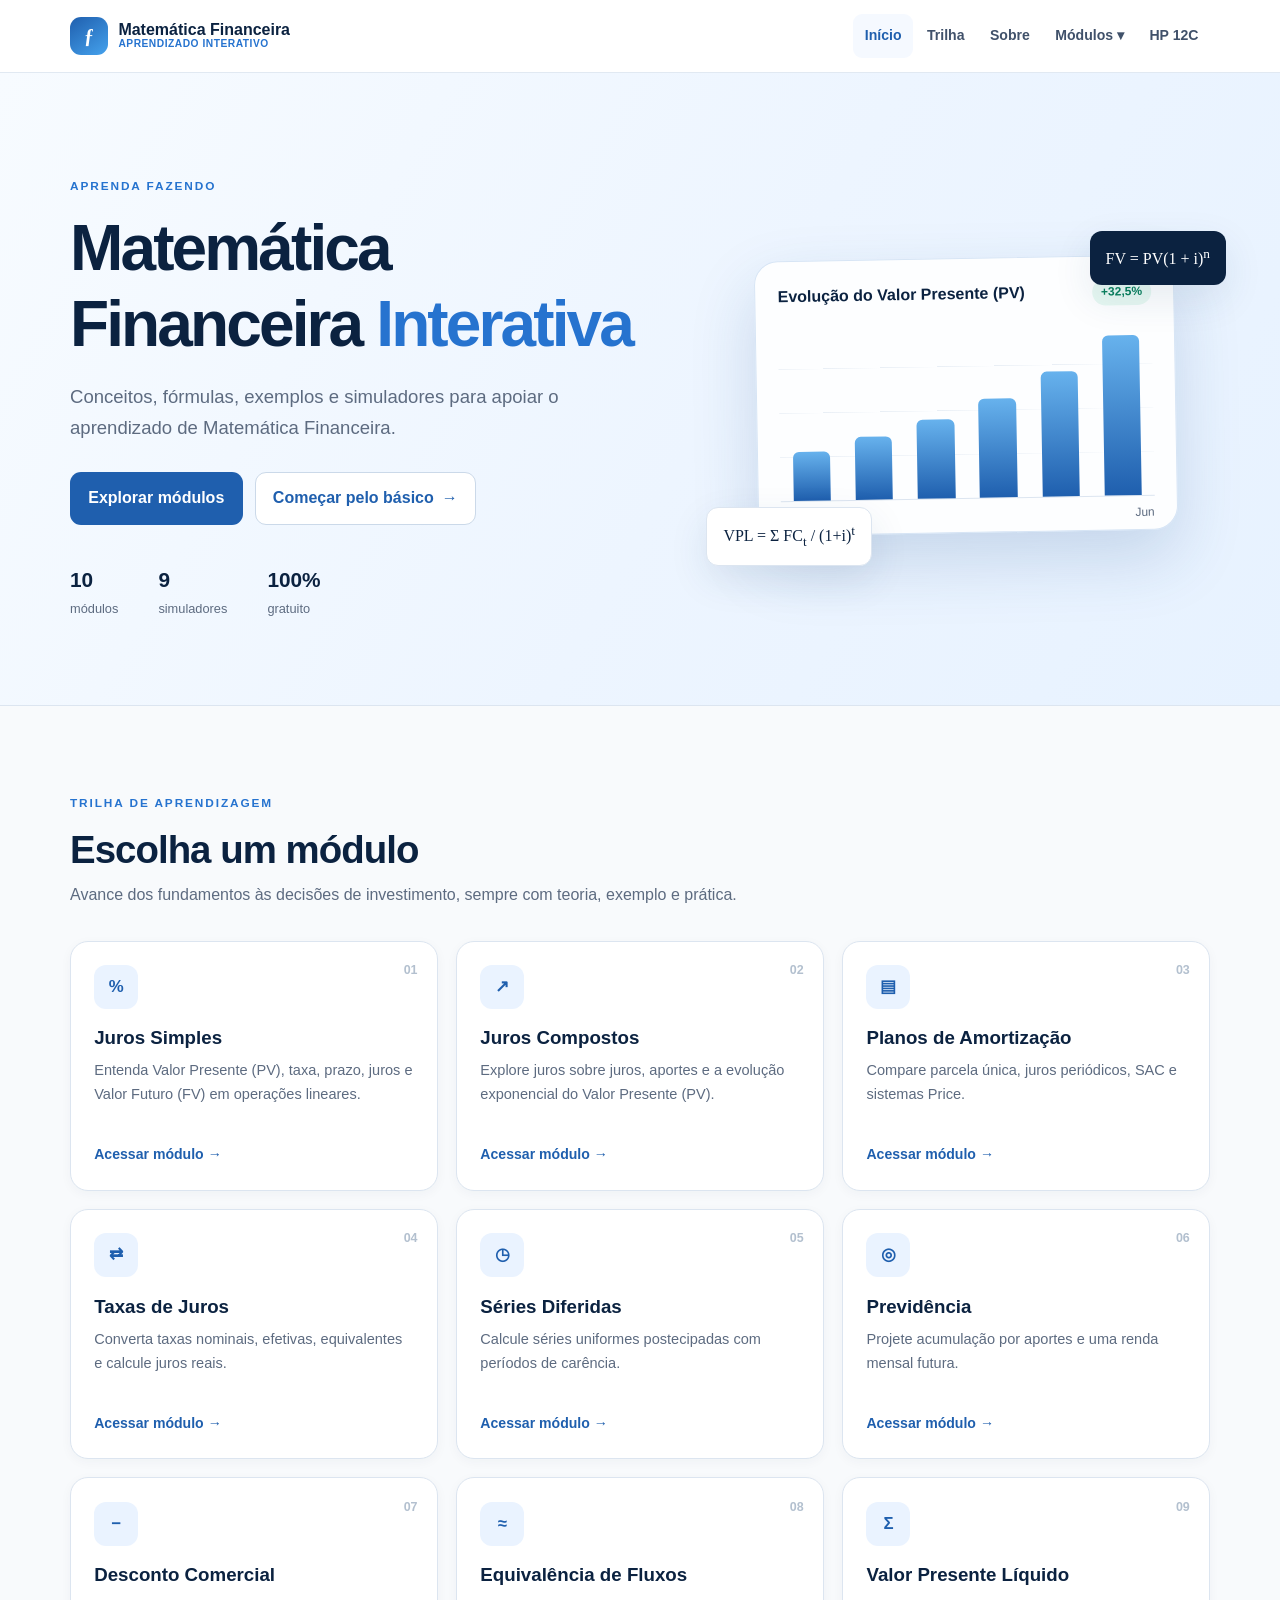
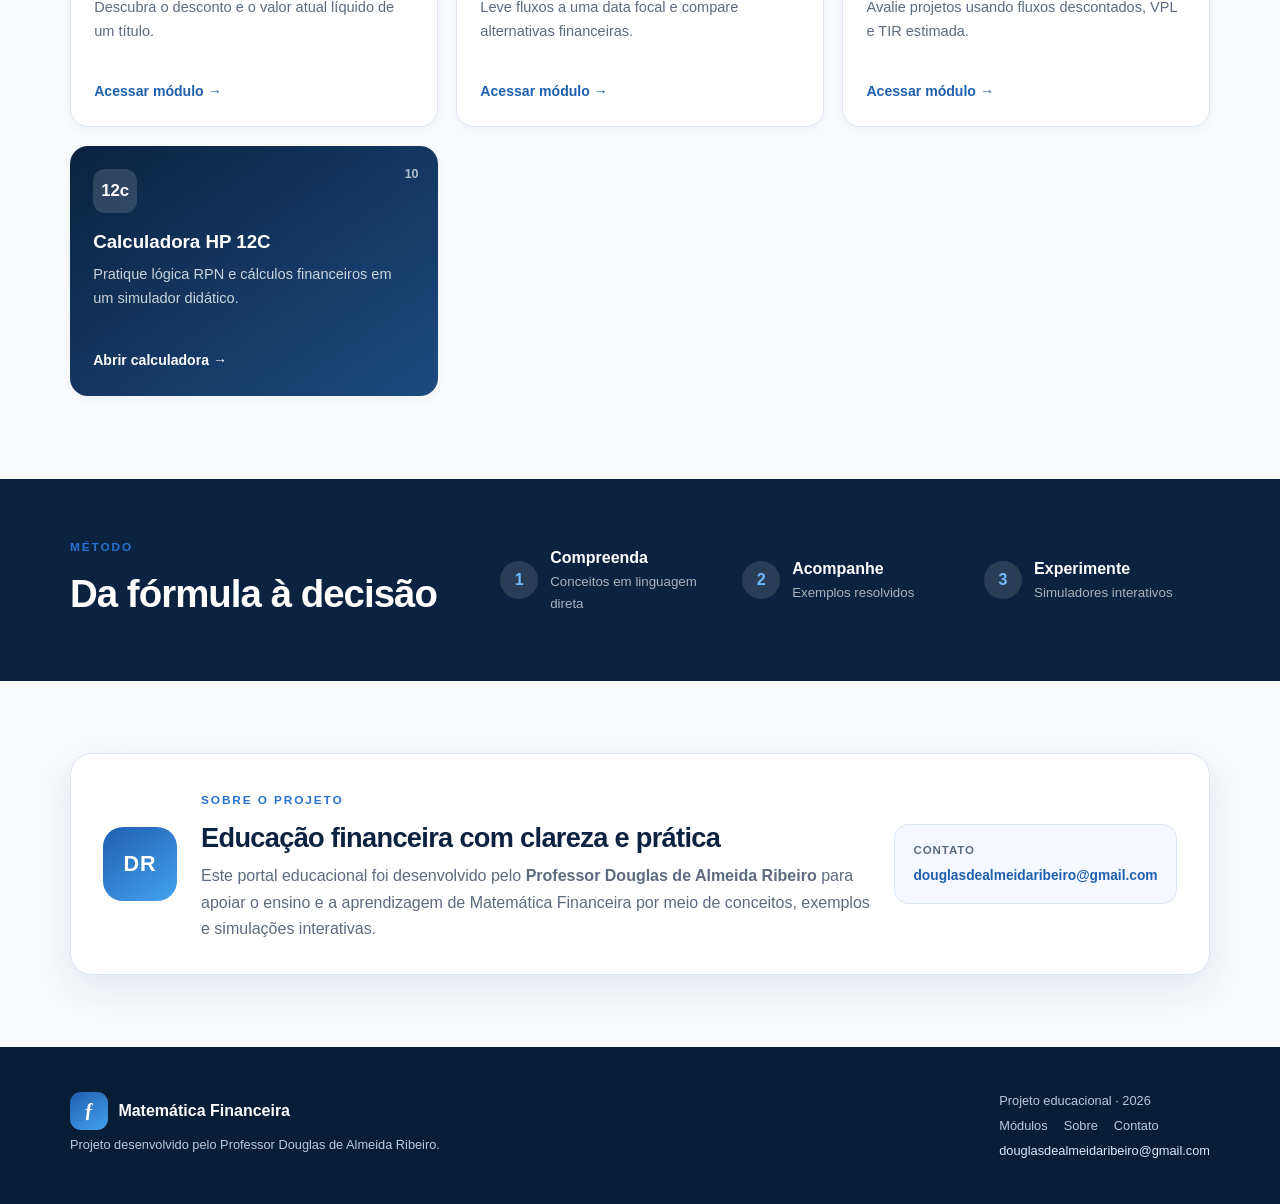
==== commit 1acf3def: "style: padronizar terminologia PV e FV" ====
--- a/index.html
+++ b/index.html
@@ -4,6 +4,7 @@
   <meta charset="utf-8">
   <meta name="viewport" content="width=device-width, initial-scale=1">
   <meta name="description" content="Portal educacional com conceitos e simuladores de Matemática Financeira.">
+  <meta name="google-site-verification" content="AaiRm2NdbL5VwHFQ6hfTwndj9Xybk2uP51GLrNjTBa8">
   <title>Matemática Financeira Interativa</title>
   <link rel="stylesheet" href="assets/css/styles.css">
   <script defer src="assets/js/common.js"></script>
@@ -30,9 +31,9 @@
           </div>
         </div>
         <div class="hero-visual" aria-label="Ilustração de crescimento financeiro">
-          <div class="formula-float formula-a">M = C(1 + i)<sup>n</sup></div>
+          <div class="formula-float formula-a">FV = PV(1 + i)<sup>n</sup></div>
           <div class="chart-card">
-            <div class="chart-head"><span>Evolução do capital</span><span class="badge">+32,5%</span></div>
+            <div class="chart-head"><span>Evolução do Valor Presente (PV)</span><span class="badge">+32,5%</span></div>
             <div class="chart-bars" aria-hidden="true">
               <i style="height:28%"></i><i style="height:36%"></i><i style="height:45%"></i>
               <i style="height:57%"></i><i style="height:72%"></i><i style="height:92%"></i>
@@ -52,8 +53,8 @@
           <p>Avance dos fundamentos às decisões de investimento, sempre com teoria, exemplo e prática.</p>
         </div>
         <div class="module-grid">
-          <article class="module-card"><span class="module-number">01</span><div class="module-icon">%</div><h3>Juros Simples</h3><p>Entenda capital, taxa, prazo, juros e montante em operações lineares.</p><a href="pages/juros-simples.html">Acessar módulo <span>→</span></a></article>
-          <article class="module-card"><span class="module-number">02</span><div class="module-icon">↗</div><h3>Juros Compostos</h3><p>Explore juros sobre juros, aportes e a evolução exponencial do capital.</p><a href="pages/juros-compostos.html">Acessar módulo <span>→</span></a></article>
+          <article class="module-card"><span class="module-number">01</span><div class="module-icon">%</div><h3>Juros Simples</h3><p>Entenda Valor Presente (PV), taxa, prazo, juros e Valor Futuro (FV) em operações lineares.</p><a href="pages/juros-simples.html">Acessar módulo <span>→</span></a></article>
+          <article class="module-card"><span class="module-number">02</span><div class="module-icon">↗</div><h3>Juros Compostos</h3><p>Explore juros sobre juros, aportes e a evolução exponencial do Valor Presente (PV).</p><a href="pages/juros-compostos.html">Acessar módulo <span>→</span></a></article>
           <article class="module-card"><span class="module-number">03</span><div class="module-icon">▤</div><h3>Planos de Amortização</h3><p>Compare parcela única, juros periódicos, SAC e sistemas Price.</p><a href="pages/amortizacao.html">Acessar módulo <span>→</span></a></article>
           <article class="module-card"><span class="module-number">04</span><div class="module-icon">⇄</div><h3>Taxas de Juros</h3><p>Converta taxas nominais, efetivas, equivalentes e calcule juros reais.</p><a href="pages/taxas.html">Acessar módulo <span>→</span></a></article>
           <article class="module-card"><span class="module-number">05</span><div class="module-icon">◷</div><h3>Séries Diferidas</h3><p>Calcule séries uniformes postecipadas com períodos de carência.</p><a href="pages/series-diferidas.html">Acessar módulo <span>→</span></a></article>
--- a/assets/css/styles.css
+++ b/assets/css/styles.css
@@ -110,13 +110,12 @@
 .topic-nav{display:grid;grid-template-columns:1fr auto 1fr;align-items:center;gap:.75rem;border-top:1px solid var(--line);padding-top:1.5rem}.topic-nav a{text-decoration:none;color:var(--blue-700);font-weight:700;font-size:.85rem}.topic-nav a:last-child{text-align:right}
 .site-footer{background:#081d36;color:#bdcada;padding:2.4rem 0}.footer-grid{display:flex;justify-content:space-between;gap:2rem;align-items:center}.footer-grid p{font-size:.8rem;margin:.25rem 0}.footer-links{display:flex;gap:1rem;flex-wrap:wrap}.footer-links a{font-size:.8rem;text-decoration:none}.footer-email{color:#dbeaff;text-decoration:none}.footer-email:hover{text-decoration:underline}
 .plan-tabs{display:flex;gap:.4rem;flex-wrap:wrap;margin:1.2rem 0}.plan-tabs button{border:1px solid var(--line);background:#fff;color:var(--blue-700);padding:.5rem .75rem;border-radius:8px;font-weight:700;cursor:pointer}.plan-tabs button.active{background:var(--blue-700);color:#fff;border-color:var(--blue-700)}
-.hp-shell{background:#292a2d;border:8px solid #1e1f22;border-radius:22px;padding:1.2rem;max-width:690px;margin:auto;box-shadow:0 20px 50px rgba(0,0,0,.25)}
-.hp-brand{display:flex;justify-content:space-between;color:#d8d8d8;margin-bottom:.7rem;font-weight:800}.hp-brand span:last-child{color:#dbb544}
-.hp-display{background:#cbd2aa;border:5px inset #7d8466;border-radius:7px;padding:.55rem .7rem;text-align:right;font-family:"Courier New",monospace;font-size:2rem;color:#182016;min-height:64px;overflow:hidden}
-.hp-status{font-size:.68rem;min-height:1rem;text-align:left}
-.hp-registers{display:grid;grid-template-columns:repeat(5,1fr);gap:.35rem;margin:.75rem 0;color:#fff;font-size:.7rem}.hp-registers div{background:#191a1c;border-radius:5px;padding:.35rem;text-align:center}.hp-registers strong{display:block;color:#e5c65e;overflow:hidden}
-.hp-keys{display:grid;grid-template-columns:repeat(10,1fr);gap:.48rem}.hp-key{min-height:43px;border:0;border-radius:6px;background:#e9e9e5;color:#161616;box-shadow:0 3px 0 #92928f;font-weight:800;cursor:pointer}.hp-key:active{transform:translateY(2px);box-shadow:0 1px 0 #777}.hp-key.dark{background:#3f4145;color:#fff;box-shadow:0 3px 0 #111}.hp-key.gold{background:#d8b443}.hp-key.blue{background:#5b95b7;color:#fff}.hp-key.wide{grid-column:span 2}.hp-key small{display:block;font-size:.55rem}
-.hp-help{font-size:.78rem;color:var(--muted);margin-top:.7rem;text-align:center}
+.hp-calculator-scroll{overflow-x:auto;padding:.3rem .2rem 1rem}.hp-shell{min-width:700px;max-width:780px;margin:auto;overflow:hidden;background:#24272d;border:5px solid #5c6066;border-radius:8px;box-shadow:0 24px 55px rgba(0,0,0,.28),inset 0 0 0 2px #111}
+.hp-top-panel{padding:1rem 1.35rem .8rem;background:linear-gradient(150deg,#dfd9bd,#bdb79e);border-bottom:7px solid #17191d}
+.hp-brand{display:flex;justify-content:space-between;align-items:center;color:#2a2a27;margin-bottom:.65rem;font-size:.7rem;font-weight:800;letter-spacing:.22em}.hp-brand small{display:block;font-size:.48rem;letter-spacing:.12em;color:#5c5a50}.hp-logo{display:grid;place-items:center;width:48px;height:48px;border-radius:5px;background:#26241f;color:#ebd38b;line-height:.78;text-align:center;font-family:Georgia,serif;font-size:1rem;letter-spacing:0}.hp-logo b{font-family:Arial,sans-serif;font-size:.72rem}
+.hp-display-frame{width:76%;margin:0 auto;background:#c5aa68;border-radius:8px;padding:.38rem;box-shadow:inset 0 1px 2px rgba(255,255,255,.7)}.hp-display{position:relative;min-height:86px;overflow:hidden;background:#bfc3b2;border:2px solid #55584e;border-radius:5px;padding:.55rem .8rem .35rem;text-align:right;color:#11170e;font-family:"Courier New",monospace;box-shadow:inset 0 2px 6px rgba(0,0,0,.2)}#hpDisplayValue{overflow-x:auto;font-family:"Courier New",monospace;font-size:2.55rem;font-weight:700;line-height:1;letter-spacing:.05em;white-space:nowrap}.hp-annunciators{display:flex;justify-content:space-between;min-height:1rem;font-family:Arial,sans-serif;font-size:.6rem;font-weight:800}.hp-status{min-height:.85rem;margin-top:.2rem;text-align:left;font-family:Arial,sans-serif;font-size:.58rem;white-space:nowrap;overflow:hidden;text-overflow:ellipsis}
+.hp-registers{display:grid;grid-template-columns:repeat(5,1fr);gap:.35rem;margin:.7rem auto 0;width:92%;font-size:.62rem;color:#34342f}.hp-registers div{min-width:0;padding:.25rem .35rem;border:1px solid rgba(50,50,45,.25);border-radius:4px;background:rgba(255,255,255,.18);text-align:center}.hp-registers strong{display:block;overflow:hidden;color:#171a18;text-overflow:ellipsis;white-space:nowrap}
+.hp-keyboard{padding:1.35rem 1.15rem 1rem;background:linear-gradient(145deg,#252830,#17191e)}.hp-keys{display:grid;grid-template-columns:repeat(10,minmax(0,1fr));gap:.72rem .6rem}.hp-key{position:relative;min-height:58px;border:1px solid #07080a;border-radius:5px;padding:.8rem .2rem .65rem;background:linear-gradient(#3d424d,#262a33);color:#f3f5fa;box-shadow:0 3px 0 #090a0d,0 4px 8px rgba(0,0,0,.45);font-weight:800;cursor:pointer;transition:transform .08s ease,filter .12s ease}.hp-key:hover{filter:brightness(1.16)}.hp-key:active{transform:translateY(2px);box-shadow:0 1px 0 #090a0d}.key-main{display:block;font-size:1.05rem;line-height:1.05}.key-top,.key-bottom{position:absolute;left:2px;right:2px;font-size:.48rem;line-height:1;white-space:nowrap}.key-top{top:.2rem;color:#ef9b35}.key-bottom{bottom:.2rem;color:#36b9e9}.operator-key .key-main{font-size:1.45rem}.financial-key .key-main{font-size:1.12rem}.prefix-f{background:linear-gradient(#e1a563,#bd7138);color:#35200d}.prefix-g{background:linear-gradient(#38bbda,#167f9f);color:#072d38}.prefix-f .key-main,.prefix-g .key-main{font-size:1.3rem}.hp-enter{grid-column:6;grid-row:3/span 2;min-height:126px}.hp-enter .key-main{font-size:.8rem;line-height:1.07;letter-spacing:.05em}.hp-help{margin:.9rem 0 0;color:#bec7d5;text-align:center;font-size:.72rem}.hp-help strong:first-of-type{color:#ef9b35}.hp-help strong:last-of-type{color:#36b9e9}
 @media(max-width:960px){.main-nav{display:none;position:absolute;left:1rem;right:1rem;top:68px;background:#fff;border:1px solid var(--line);border-radius:12px;padding:.6rem;box-shadow:var(--shadow);align-items:stretch;flex-direction:column}.main-nav.open{display:flex}.nav-toggle{display:block}.nav-dropdown>button{text-align:left;width:100%}.dropdown-menu{position:static;width:auto;box-shadow:none;margin-top:.3rem}.hero-grid{grid-template-columns:1fr;gap:3rem}.hero-visual{min-height:300px}.module-grid{grid-template-columns:repeat(2,1fr)}.lesson-layout{grid-template-columns:1fr}.side-index{display:none}.strip-grid{grid-template-columns:1fr}.steps{margin-top:.5rem}}
-@media(max-width:680px){.home-hero{padding:4rem 0}.hero-visual{display:none}.hero-stats{gap:1.4rem}.module-grid{grid-template-columns:1fr}.section{padding:3.6rem 0}.steps{grid-template-columns:1fr}.about-card{grid-template-columns:1fr}.about-mark{width:60px;height:60px}.form-grid,.form-grid.cols-3,.result-grid,.flow-columns{grid-template-columns:1fr}.dynamic-row{grid-template-columns:1fr 1fr}.dynamic-row .btn{grid-column:1/-1}.topic-nav{grid-template-columns:1fr 1fr}.topic-nav .home-link{grid-column:1/-1;grid-row:1;text-align:center}.bar-row{grid-template-columns:95px 1fr}.bar-row strong{grid-column:2}.footer-grid{align-items:flex-start;flex-direction:column}.hp-shell{padding:.7rem}.hp-keys{grid-template-columns:repeat(5,1fr)}.hp-registers{grid-template-columns:repeat(5,1fr)}.formula-a,.formula-b{display:none}}
+@media(max-width:680px){.home-hero{padding:4rem 0}.hero-visual{display:none}.hero-stats{gap:1.4rem}.module-grid{grid-template-columns:1fr}.section{padding:3.6rem 0}.steps{grid-template-columns:1fr}.about-card{grid-template-columns:1fr}.about-mark{width:60px;height:60px}.form-grid,.form-grid.cols-3,.result-grid,.flow-columns{grid-template-columns:1fr}.dynamic-row{grid-template-columns:1fr 1fr}.dynamic-row .btn{grid-column:1/-1}.topic-nav{grid-template-columns:1fr 1fr}.topic-nav .home-link{grid-column:1/-1;grid-row:1;text-align:center}.bar-row{grid-template-columns:95px 1fr}.bar-row strong{grid-column:2}.footer-grid{align-items:flex-start;flex-direction:column}.formula-a,.formula-b{display:none}}
 @media(prefers-reduced-motion:reduce){*{scroll-behavior:auto!important;transition:none!important}}
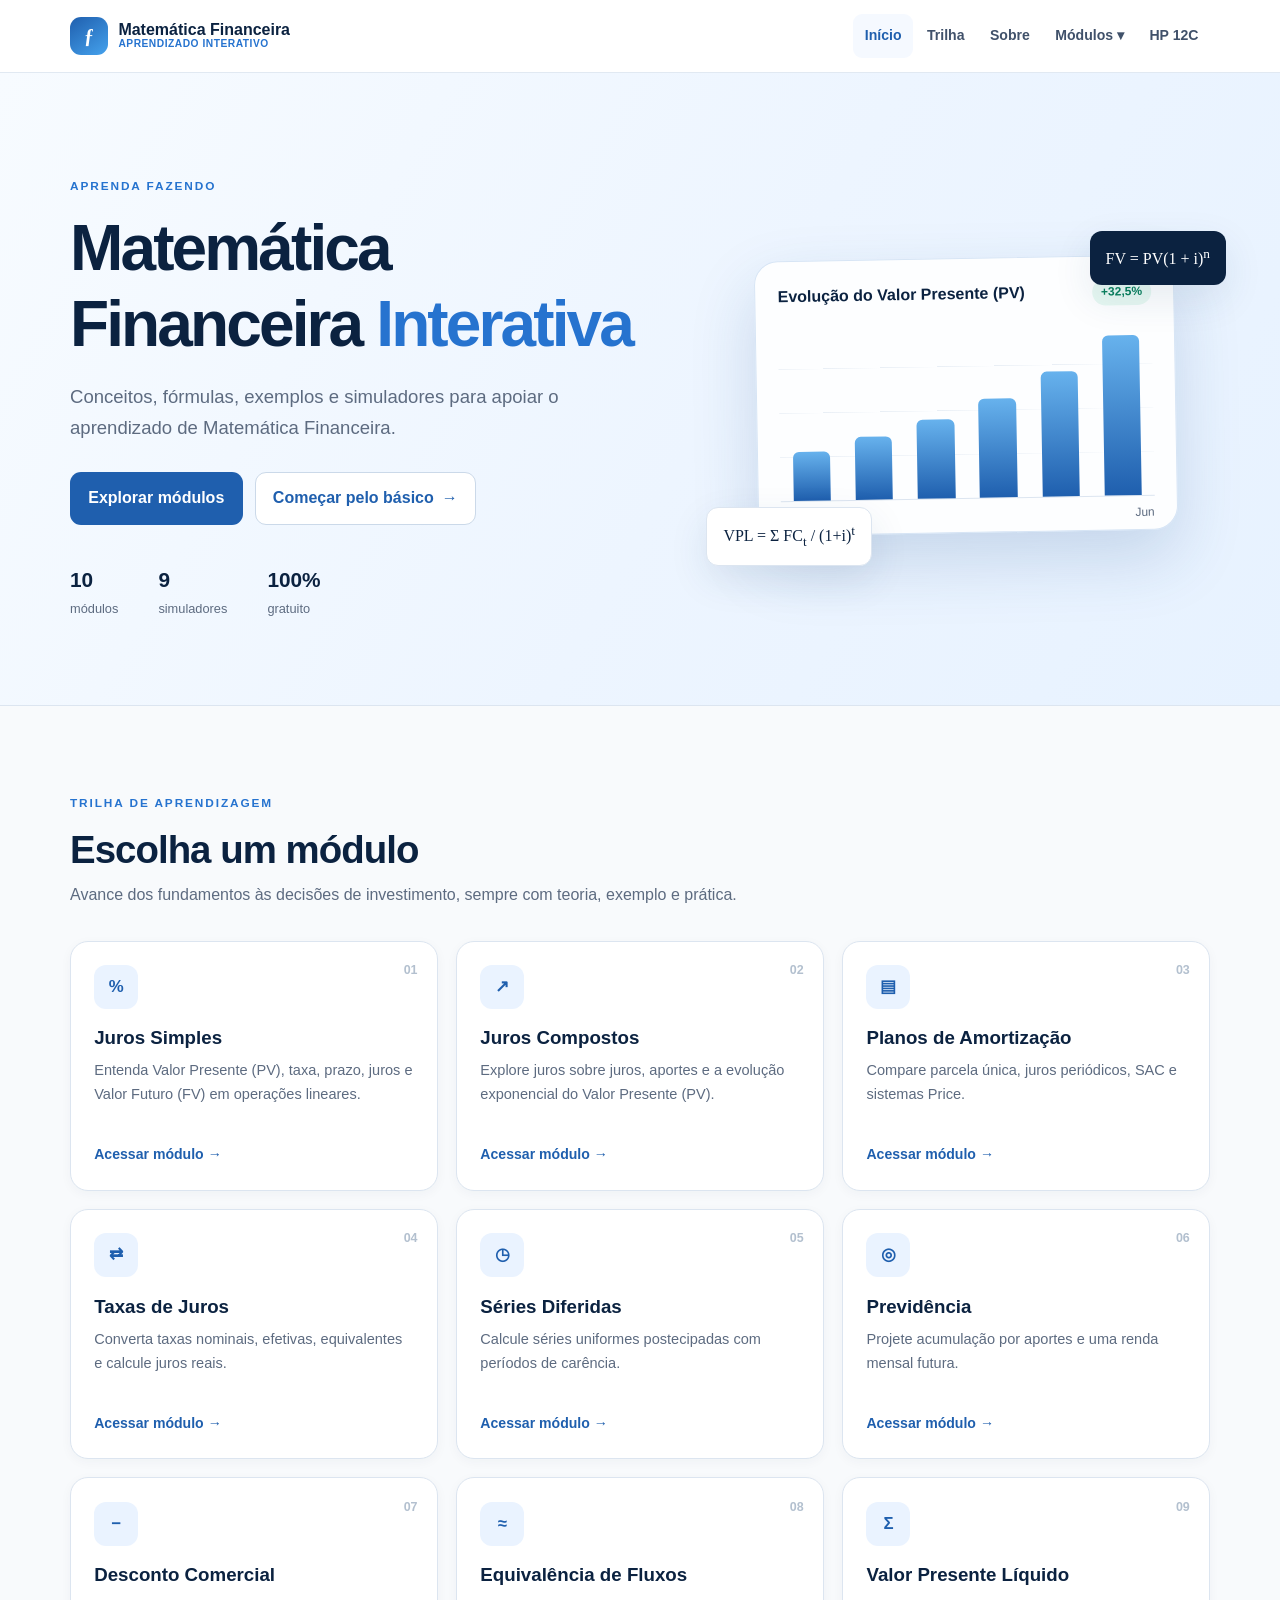
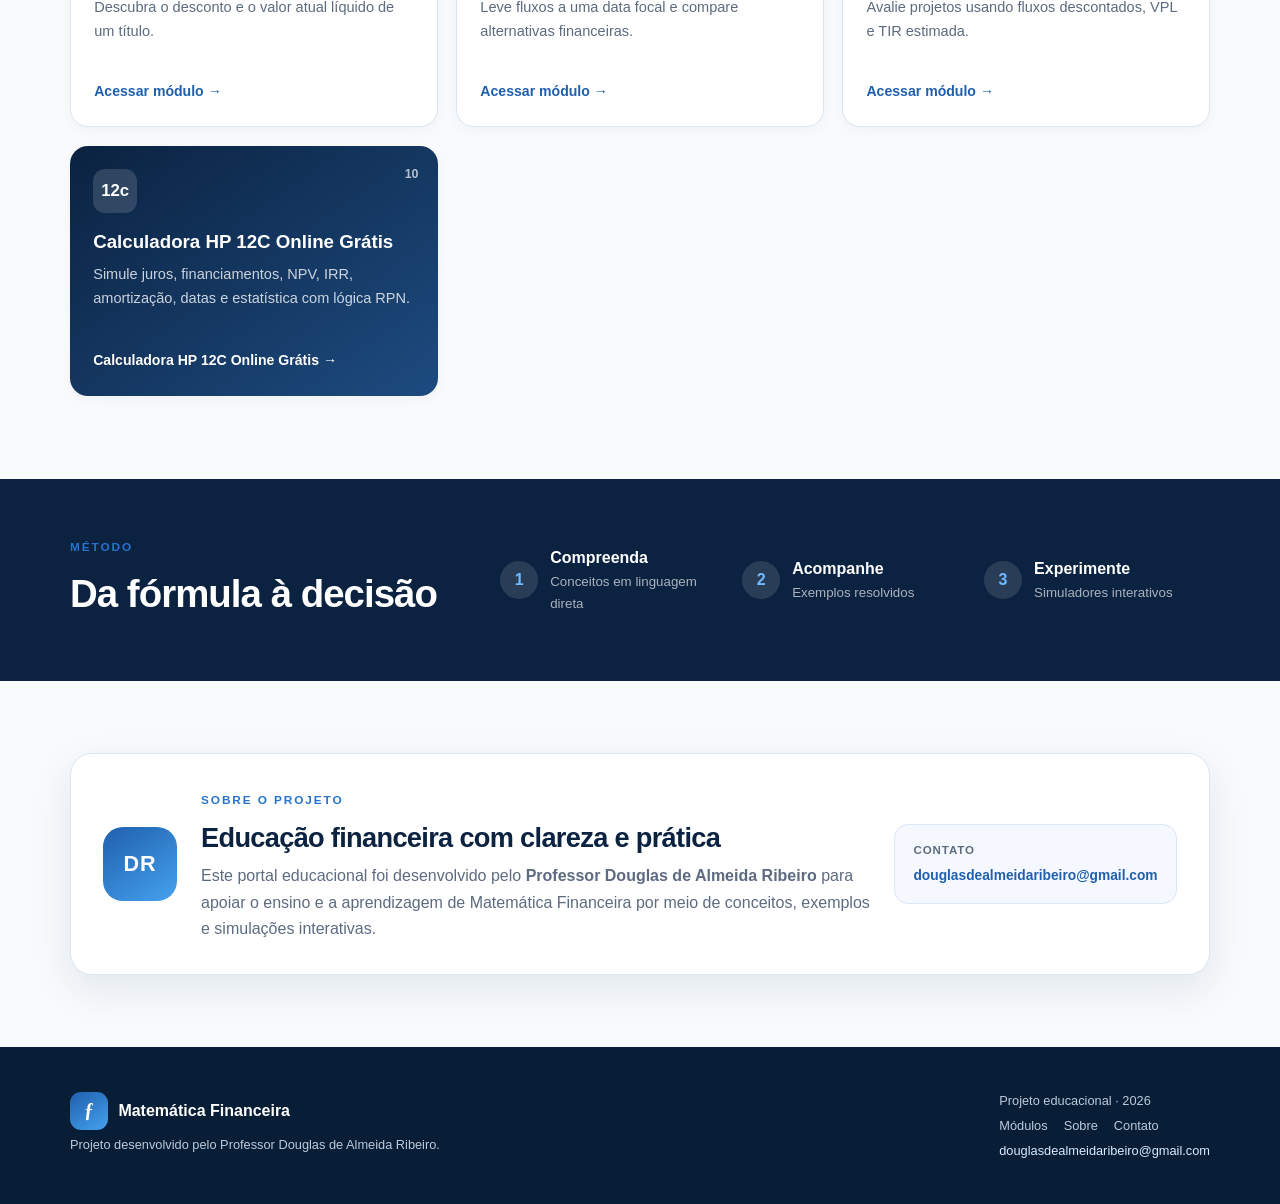
==== commit 4fb3cd1a: "Melhora SEO da calculadora HP 12C online" ====
--- a/index.html
+++ b/index.html
@@ -62,7 +62,7 @@
           <article class="module-card"><span class="module-number">07</span><div class="module-icon">−</div><h3>Desconto Comercial</h3><p>Descubra o desconto e o valor atual líquido de um título.</p><a href="pages/desconto-comercial.html">Acessar módulo <span>→</span></a></article>
           <article class="module-card"><span class="module-number">08</span><div class="module-icon">≈</div><h3>Equivalência de Fluxos</h3><p>Leve fluxos a uma data focal e compare alternativas financeiras.</p><a href="pages/equivalencia-fluxos.html">Acessar módulo <span>→</span></a></article>
           <article class="module-card"><span class="module-number">09</span><div class="module-icon">Σ</div><h3>Valor Presente Líquido</h3><p>Avalie projetos usando fluxos descontados, VPL e TIR estimada.</p><a href="pages/vpl.html">Acessar módulo <span>→</span></a></article>
-          <article class="module-card module-card-featured"><span class="module-number">10</span><div class="module-icon">12c</div><h3>Calculadora HP 12C</h3><p>Pratique lógica RPN e cálculos financeiros em um simulador didático.</p><a href="pages/hp12c.html">Abrir calculadora <span>→</span></a></article>
+          <article class="module-card module-card-featured"><span class="module-number">10</span><div class="module-icon">12c</div><h3>Calculadora HP 12C Online Grátis</h3><p>Simule juros, financiamentos, NPV, IRR, amortização, datas e estatística com lógica RPN.</p><a href="pages/hp12c.html">Calculadora HP 12C Online Grátis <span>→</span></a></article>
         </div>
       </div>
     </section>
--- a/assets/css/styles.css
+++ b/assets/css/styles.css
@@ -110,12 +110,64 @@
 .topic-nav{display:grid;grid-template-columns:1fr auto 1fr;align-items:center;gap:.75rem;border-top:1px solid var(--line);padding-top:1.5rem}.topic-nav a{text-decoration:none;color:var(--blue-700);font-weight:700;font-size:.85rem}.topic-nav a:last-child{text-align:right}
 .site-footer{background:#081d36;color:#bdcada;padding:2.4rem 0}.footer-grid{display:flex;justify-content:space-between;gap:2rem;align-items:center}.footer-grid p{font-size:.8rem;margin:.25rem 0}.footer-links{display:flex;gap:1rem;flex-wrap:wrap}.footer-links a{font-size:.8rem;text-decoration:none}.footer-email{color:#dbeaff;text-decoration:none}.footer-email:hover{text-decoration:underline}
 .plan-tabs{display:flex;gap:.4rem;flex-wrap:wrap;margin:1.2rem 0}.plan-tabs button{border:1px solid var(--line);background:#fff;color:var(--blue-700);padding:.5rem .75rem;border-radius:8px;font-weight:700;cursor:pointer}.plan-tabs button.active{background:var(--blue-700);color:#fff;border-color:var(--blue-700)}
-.hp-calculator-scroll{overflow-x:auto;padding:.3rem .2rem 1rem}.hp-shell{min-width:700px;max-width:780px;margin:auto;overflow:hidden;background:#24272d;border:5px solid #5c6066;border-radius:8px;box-shadow:0 24px 55px rgba(0,0,0,.28),inset 0 0 0 2px #111}
+.hp-calculator-scroll{overflow-x:auto;padding:.3rem .2rem 1rem}.hp-calculator-actions{display:flex;justify-content:flex-end;width:min(780px,100%);margin:0 auto .55rem}.hp-fullscreen-button{display:inline-flex;align-items:center;justify-content:center;gap:.4rem;border:1px solid #c5d4e5;border-radius:9px;padding:.48rem .72rem;background:#fff;color:var(--blue-700);font-size:.78rem;font-weight:800;cursor:pointer;box-shadow:0 3px 10px rgba(20,48,81,.08)}.hp-fullscreen-button:hover{background:var(--blue-50);border-color:#9bbbe0}.hp-fullscreen-button span[aria-hidden="true"]{font-size:1rem;line-height:1}.hp-shell{min-width:700px;max-width:780px;margin:auto;overflow:hidden;background:#24272d;border:5px solid #5c6066;border-radius:8px;box-shadow:0 24px 55px rgba(0,0,0,.28),inset 0 0 0 2px #111}
 .hp-top-panel{padding:1rem 1.35rem .8rem;background:linear-gradient(150deg,#dfd9bd,#bdb79e);border-bottom:7px solid #17191d}
 .hp-brand{display:flex;justify-content:space-between;align-items:center;color:#2a2a27;margin-bottom:.65rem;font-size:.7rem;font-weight:800;letter-spacing:.22em}.hp-brand small{display:block;font-size:.48rem;letter-spacing:.12em;color:#5c5a50}.hp-logo{display:grid;place-items:center;width:48px;height:48px;border-radius:5px;background:#26241f;color:#ebd38b;line-height:.78;text-align:center;font-family:Georgia,serif;font-size:1rem;letter-spacing:0}.hp-logo b{font-family:Arial,sans-serif;font-size:.72rem}
 .hp-display-frame{width:76%;margin:0 auto;background:#c5aa68;border-radius:8px;padding:.38rem;box-shadow:inset 0 1px 2px rgba(255,255,255,.7)}.hp-display{position:relative;min-height:86px;overflow:hidden;background:#bfc3b2;border:2px solid #55584e;border-radius:5px;padding:.55rem .8rem .35rem;text-align:right;color:#11170e;font-family:"Courier New",monospace;box-shadow:inset 0 2px 6px rgba(0,0,0,.2)}#hpDisplayValue{overflow-x:auto;font-family:"Courier New",monospace;font-size:2.55rem;font-weight:700;line-height:1;letter-spacing:.05em;white-space:nowrap}.hp-annunciators{display:flex;justify-content:space-between;min-height:1rem;font-family:Arial,sans-serif;font-size:.6rem;font-weight:800}.hp-status{min-height:.85rem;margin-top:.2rem;text-align:left;font-family:Arial,sans-serif;font-size:.58rem;white-space:nowrap;overflow:hidden;text-overflow:ellipsis}
 .hp-registers{display:grid;grid-template-columns:repeat(5,1fr);gap:.35rem;margin:.7rem auto 0;width:92%;font-size:.62rem;color:#34342f}.hp-registers div{min-width:0;padding:.25rem .35rem;border:1px solid rgba(50,50,45,.25);border-radius:4px;background:rgba(255,255,255,.18);text-align:center}.hp-registers strong{display:block;overflow:hidden;color:#171a18;text-overflow:ellipsis;white-space:nowrap}
 .hp-keyboard{padding:1.35rem 1.15rem 1rem;background:linear-gradient(145deg,#252830,#17191e)}.hp-keys{display:grid;grid-template-columns:repeat(10,minmax(0,1fr));gap:.72rem .6rem}.hp-key{position:relative;min-height:58px;border:1px solid #07080a;border-radius:5px;padding:.8rem .2rem .65rem;background:linear-gradient(#3d424d,#262a33);color:#f3f5fa;box-shadow:0 3px 0 #090a0d,0 4px 8px rgba(0,0,0,.45);font-weight:800;cursor:pointer;transition:transform .08s ease,filter .12s ease}.hp-key:hover{filter:brightness(1.16)}.hp-key:active{transform:translateY(2px);box-shadow:0 1px 0 #090a0d}.key-main{display:block;font-size:1.05rem;line-height:1.05}.key-top,.key-bottom{position:absolute;left:2px;right:2px;font-size:.48rem;line-height:1;white-space:nowrap}.key-top{top:.2rem;color:#ef9b35}.key-bottom{bottom:.2rem;color:#36b9e9}.operator-key .key-main{font-size:1.45rem}.financial-key .key-main{font-size:1.12rem}.prefix-f{background:linear-gradient(#e1a563,#bd7138);color:#35200d}.prefix-g{background:linear-gradient(#38bbda,#167f9f);color:#072d38}.prefix-f .key-main,.prefix-g .key-main{font-size:1.3rem}.hp-enter{grid-column:6;grid-row:3/span 2;min-height:126px}.hp-enter .key-main{font-size:.8rem;line-height:1.07;letter-spacing:.05em}.hp-help{margin:.9rem 0 0;color:#bec7d5;text-align:center;font-size:.72rem}.hp-help strong:first-of-type{color:#ef9b35}.hp-help strong:last-of-type{color:#36b9e9}
+.hp-calculator-scroll:fullscreen,.hp-calculator-scroll.hp-fullscreen-fallback{width:100%;height:100%;max-width:none;margin:0;padding:.75rem;background:#101216;overflow:auto}.hp-calculator-scroll:fullscreen .hp-calculator-actions,.hp-calculator-scroll.hp-fullscreen-fallback .hp-calculator-actions{width:min(780px,100%)}.hp-calculator-scroll:fullscreen .hp-fullscreen-button,.hp-calculator-scroll.hp-fullscreen-fallback .hp-fullscreen-button{border-color:#4e5968;background:#262b34;color:#fff}.hp-calculator-scroll:fullscreen .hp-shell,.hp-calculator-scroll.hp-fullscreen-fallback .hp-shell{width:min(780px,100%)}.hp-calculator-scroll.hp-fullscreen-fallback{position:fixed;inset:0;z-index:1000}.hp-fullscreen-open{overflow:hidden}
 @media(max-width:960px){.main-nav{display:none;position:absolute;left:1rem;right:1rem;top:68px;background:#fff;border:1px solid var(--line);border-radius:12px;padding:.6rem;box-shadow:var(--shadow);align-items:stretch;flex-direction:column}.main-nav.open{display:flex}.nav-toggle{display:block}.nav-dropdown>button{text-align:left;width:100%}.dropdown-menu{position:static;width:auto;box-shadow:none;margin-top:.3rem}.hero-grid{grid-template-columns:1fr;gap:3rem}.hero-visual{min-height:300px}.module-grid{grid-template-columns:repeat(2,1fr)}.lesson-layout{grid-template-columns:1fr}.side-index{display:none}.strip-grid{grid-template-columns:1fr}.steps{margin-top:.5rem}}
 @media(max-width:680px){.home-hero{padding:4rem 0}.hero-visual{display:none}.hero-stats{gap:1.4rem}.module-grid{grid-template-columns:1fr}.section{padding:3.6rem 0}.steps{grid-template-columns:1fr}.about-card{grid-template-columns:1fr}.about-mark{width:60px;height:60px}.form-grid,.form-grid.cols-3,.result-grid,.flow-columns{grid-template-columns:1fr}.dynamic-row{grid-template-columns:1fr 1fr}.dynamic-row .btn{grid-column:1/-1}.topic-nav{grid-template-columns:1fr 1fr}.topic-nav .home-link{grid-column:1/-1;grid-row:1;text-align:center}.bar-row{grid-template-columns:95px 1fr}.bar-row strong{grid-column:2}.footer-grid{align-items:flex-start;flex-direction:column}.formula-a,.formula-b{display:none}}
+@media(max-width:680px){
+  .hp-calculator-scroll{margin-inline:-.5rem;padding:.2rem 0 .8rem;overflow-x:hidden}
+  .hp-calculator-actions{padding-inline:.2rem}
+  .hp-fullscreen-button{padding:.42rem .62rem;font-size:.72rem}
+  .hp-shell{width:100%;min-width:0;max-width:none;border-width:3px;border-radius:6px;box-shadow:0 14px 30px rgba(0,0,0,.24),inset 0 0 0 1px #111}
+  .hp-top-panel{padding:.65rem .5rem .5rem;border-bottom-width:4px}
+  .hp-brand{margin-bottom:.45rem;font-size:.5rem;letter-spacing:.08em}
+  .hp-brand small{font-size:.36rem;letter-spacing:.05em}
+  .hp-logo{width:34px;height:34px;font-size:.72rem}
+  .hp-logo b{font-size:.52rem}
+  .hp-display-frame{width:94%;padding:.25rem;border-radius:5px}
+  .hp-display{min-height:66px;padding:.35rem .45rem .25rem}
+  #hpDisplayValue{font-size:clamp(1.45rem,8vw,2rem);letter-spacing:.02em}
+  .hp-annunciators{font-size:.48rem}
+  .hp-status{font-size:.46rem}
+  .hp-registers{width:100%;gap:.15rem;margin-top:.45rem;font-size:.48rem}
+  .hp-registers div{padding:.16rem .05rem}
+  .hp-keyboard{padding:.75rem .35rem .65rem}
+  .hp-keys{gap:.5rem .2rem}
+  .hp-key{min-width:0;min-height:45px;border-radius:4px;padding:.65rem 0 .55rem;box-shadow:0 2px 0 #090a0d,0 3px 5px rgba(0,0,0,.4);touch-action:manipulation}
+  .key-main{font-size:clamp(.55rem,2.5vw,.78rem)}
+  .key-top,.key-bottom{left:0;right:0;font-size:clamp(.25rem,1.15vw,.38rem);letter-spacing:-.02em}
+  .key-top{top:.15rem}
+  .key-bottom{bottom:.14rem}
+  .operator-key .key-main{font-size:clamp(.8rem,3.2vw,1.05rem)}
+  .financial-key .key-main{font-size:clamp(.53rem,2.35vw,.72rem)}
+  .prefix-f .key-main,.prefix-g .key-main{font-size:clamp(.75rem,3vw,.95rem)}
+  .hp-enter{min-height:98px}
+  .hp-enter .key-main{font-size:.58rem}
+  .hp-help{font-size:.62rem;line-height:1.45}
+}
+@media(orientation:landscape) and (max-height:600px){
+  .hp-calculator-scroll:fullscreen,.hp-calculator-scroll.hp-fullscreen-fallback{display:flex;flex-direction:column;align-items:center;justify-content:center;padding:.25rem;overflow:hidden}
+  .hp-calculator-scroll:fullscreen .hp-calculator-actions,.hp-calculator-scroll.hp-fullscreen-fallback .hp-calculator-actions{flex:0 0 auto;width:min(720px,100%);margin:0 auto .2rem}
+  .hp-calculator-scroll:fullscreen .hp-fullscreen-button,.hp-calculator-scroll.hp-fullscreen-fallback .hp-fullscreen-button{padding:.25rem .5rem;font-size:.65rem}
+  .hp-calculator-scroll:fullscreen .hp-shell,.hp-calculator-scroll.hp-fullscreen-fallback .hp-shell{flex:0 1 auto;width:min(720px,100%);min-width:0;border-width:3px;border-radius:6px}
+  .hp-calculator-scroll:fullscreen .hp-top-panel,.hp-calculator-scroll.hp-fullscreen-fallback .hp-top-panel{padding:.35rem .55rem .3rem;border-bottom-width:4px}
+  .hp-calculator-scroll:fullscreen .hp-brand,.hp-calculator-scroll.hp-fullscreen-fallback .hp-brand{display:none}
+  .hp-calculator-scroll:fullscreen .hp-display-frame,.hp-calculator-scroll.hp-fullscreen-fallback .hp-display-frame{width:78%;padding:.2rem}
+  .hp-calculator-scroll:fullscreen .hp-display,.hp-calculator-scroll.hp-fullscreen-fallback .hp-display{min-height:49px;padding:.2rem .45rem .15rem}
+  .hp-calculator-scroll:fullscreen #hpDisplayValue,.hp-calculator-scroll.hp-fullscreen-fallback #hpDisplayValue{font-size:1.6rem}
+  .hp-calculator-scroll:fullscreen .hp-annunciators,.hp-calculator-scroll.hp-fullscreen-fallback .hp-annunciators{min-height:.7rem;font-size:.46rem}
+  .hp-calculator-scroll:fullscreen .hp-status,.hp-calculator-scroll.hp-fullscreen-fallback .hp-status{min-height:.6rem;margin-top:.05rem;font-size:.43rem}
+  .hp-calculator-scroll:fullscreen .hp-registers,.hp-calculator-scroll.hp-fullscreen-fallback .hp-registers{width:100%;gap:.2rem;margin-top:.25rem;font-size:.45rem}
+  .hp-calculator-scroll:fullscreen .hp-registers div,.hp-calculator-scroll.hp-fullscreen-fallback .hp-registers div{padding:.08rem .12rem}
+  .hp-calculator-scroll:fullscreen .hp-keyboard,.hp-calculator-scroll.hp-fullscreen-fallback .hp-keyboard{padding:.4rem .45rem .35rem}
+  .hp-calculator-scroll:fullscreen .hp-keys,.hp-calculator-scroll.hp-fullscreen-fallback .hp-keys{gap:.3rem .25rem}
+  .hp-calculator-scroll:fullscreen .hp-key,.hp-calculator-scroll.hp-fullscreen-fallback .hp-key{min-height:42px;padding:.62rem .08rem .52rem}
+  .hp-calculator-scroll:fullscreen .hp-enter,.hp-calculator-scroll.hp-fullscreen-fallback .hp-enter{min-height:89px}
+  .hp-calculator-scroll:fullscreen .hp-help,.hp-calculator-scroll.hp-fullscreen-fallback .hp-help{display:none}
+}
 @media(prefers-reduced-motion:reduce){*{scroll-behavior:auto!important;transition:none!important}}
